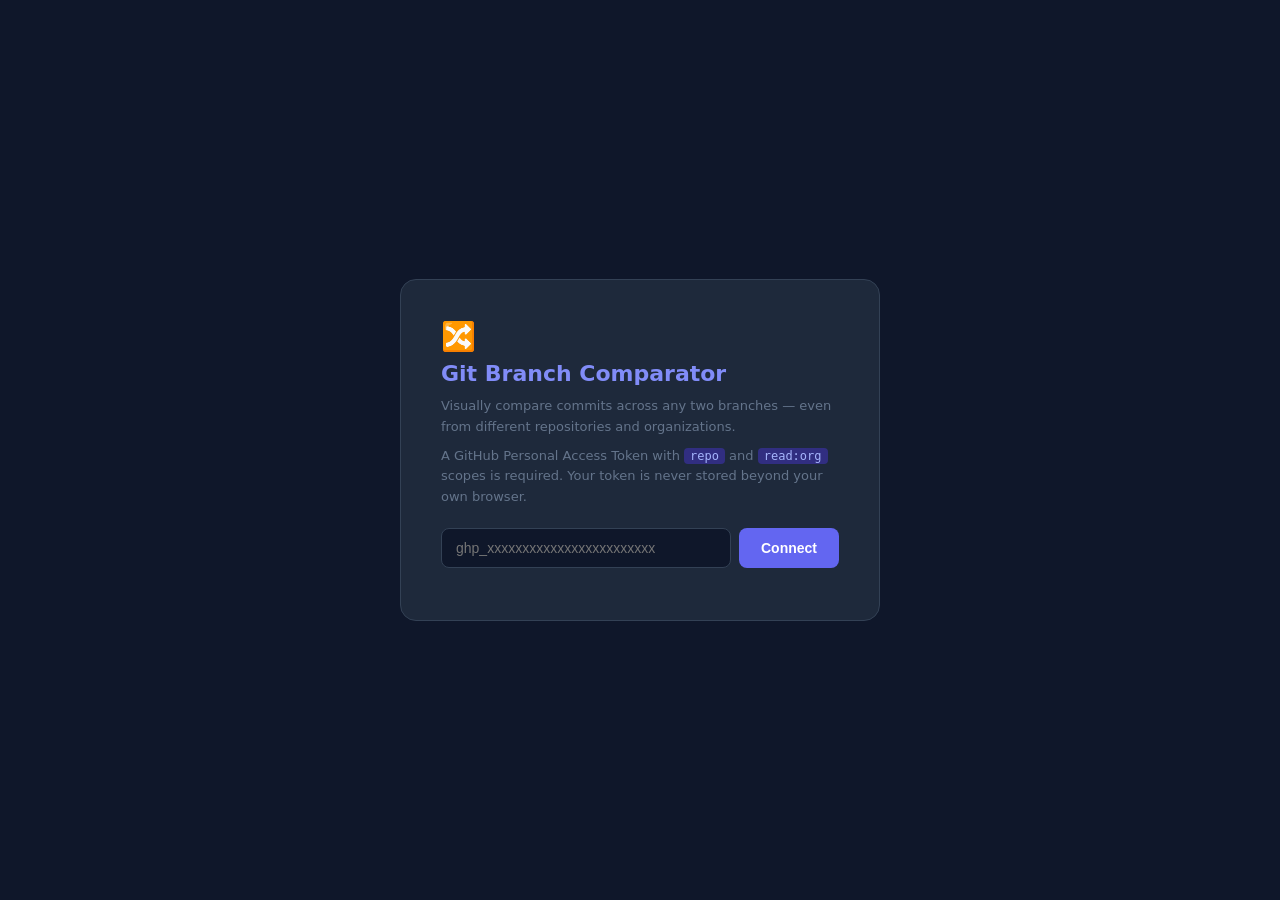
==== branch-compare.html @ 0b6bdf9d "Add GitHub PR branch comparison UI" ====
<!DOCTYPE html>
<html lang="en">
<head>
  <meta charset="UTF-8" />
  <meta name="viewport" content="width=device-width, initial-scale=1.0" />
  <title>Git Branch Comparator</title>
  <link rel="icon" href="favicon.svg" />
  <style>
    *, *::before, *::after { box-sizing: border-box; margin: 0; padding: 0; }
    body { background: #0f172a; font-family: 'Inter', 'Segoe UI', system-ui, sans-serif; color: #e2e8f0; min-height: 100vh; }
    ::-webkit-scrollbar { width: 6px; height: 6px; }
    ::-webkit-scrollbar-track { background: #1e293b; }
    ::-webkit-scrollbar-thumb { background: #334155; border-radius: 3px; }
    ::-webkit-scrollbar-thumb:hover { background: #475569; }
    @keyframes pulse { 0%,100%{opacity:1} 50%{opacity:0.4} }
    @keyframes fadeIn { from{opacity:0;transform:scale(0.97)} to{opacity:1;transform:scale(1)} }

    .token-screen { display:flex; align-items:center; justify-content:center; min-height:100vh; padding:20px; }
    .token-box { width:100%; max-width:480px; padding:40px; background:#1e293b; border-radius:16px; border:1px solid #334155; }
    .token-box h1 { font-size:22px; font-weight:700; color:#818cf8; margin-bottom:10px; }
    .token-box p { font-size:13px; color:#64748b; line-height:1.6; margin-bottom:12px; }
    .token-row { display:flex; gap:8px; margin-bottom:12px; }
    .token-input { flex:1; padding:11px 14px; border-radius:8px; border:1px solid #334155; background:#0f172a; color:#e2e8f0; font-size:14px; outline:none; }
    .btn-connect { padding:11px 22px; border-radius:8px; border:none; background:#6366f1; color:#fff; font-size:14px; font-weight:600; cursor:pointer; white-space:nowrap; }
    .btn-connect:disabled { background:#312e81; cursor:not-allowed; }
    .err-text { color:#f87171; font-size:13px; }
    code { background:#312e81; color:#a5b4fc; padding:1px 6px; border-radius:4px; font-size:12px; }

    .main { padding:20px 24px; }
    .header { display:flex; align-items:center; gap:12px; margin-bottom:20px; flex-wrap:wrap; }
    .header h1 { font-size:18px; font-weight:700; color:#818cf8; }
    .legend { display:flex; gap:14px; font-size:12px; color:#94a3b8; align-items:center; }
    .divider { width:1px; height:16px; background:#334155; }
    .btn-sm { padding:5px 12px; border-radius:6px; border:1px solid #334155; background:transparent; color:#64748b; font-size:12px; cursor:pointer; }
    .btn-sm:hover { color:#94a3b8; border-color:#475569; }

    .selectors-grid { display:grid; grid-template-columns:1fr auto 1fr; gap:12px; margin-bottom:16px; align-items:center; }
    .selector-panel { background:#1e293b; border-radius:12px; padding:16px; border:1px solid #334155; }
    .panel-label { font-size:11px; font-weight:700; letter-spacing:0.09em; text-transform:uppercase; margin-bottom:12px; }
    .panel-inputs { display:flex; gap:8px; }
    .panel-status { margin-top:8px; font-size:12px; display:flex; align-items:center; gap:6px; }
    .pulse-dot { display:inline-block; width:8px; height:8px; border-radius:50%; opacity:0.7; animation:pulse 1s infinite; }
    .limit-select { flex-shrink:0; padding:8px 26px 8px 10px; border-radius:7px; border:1px solid #334155; background:#1e293b; color:#94a3b8; font-size:12px; outline:none; cursor:pointer; appearance:none; -webkit-appearance:none; background-image:url("data:image/svg+xml,%3Csvg xmlns='http://www.w3.org/2000/svg' width='10' height='6'%3E%3Cpath d='M0 0l5 6 5-6z' fill='%2364748b'/%3E%3C/svg%3E"); background-repeat:no-repeat; background-position:right 8px center; }

    .stats-bar { display:flex; margin-bottom:16px; background:#1e293b; border-radius:10px; border:1px solid #334155; overflow:hidden; }
    .stat-cell { flex:1; padding:12px 16px; border-right:1px solid #334155; }
    .stat-cell:last-child { border-right:none; }
    .stat-val { font-size:20px; font-weight:700; }
    .stat-lbl { font-size:11px; color:#64748b; margin-top:3px; }

    .cherry-row { display:grid; grid-template-columns:1fr 80px 1fr; margin-bottom:4px; }
    .cherry-side { display:flex; align-items:center; justify-content:flex-end; min-height:30px; }
    .cherry-count { font-size:12px; color:#64748b; margin-right:auto; }
    .btn-cherry { padding:6px 14px; border-radius:7px; font-size:12px; font-weight:600; cursor:pointer; transition:all 0.15s; border:1px solid #334155; background:transparent; color:#334155; }
    .btn-cherry.enabled { cursor:pointer; }
    .btn-cherry:disabled { cursor:not-allowed; }

    .commit-area { position:relative; display:grid; grid-template-columns:1fr 80px 1fr; }
    .commit-col { z-index:1; }
    .commit-card { padding:8px 10px; margin-bottom:5px; border-radius:7px; cursor:pointer; display:flex; align-items:flex-start; gap:9px; transition:background 0.12s; }
    .commit-card input[type=checkbox] { margin-top:3px; flex-shrink:0; cursor:pointer; width:13px; height:13px; }
    .commit-card .title-link { font-size:13px; font-weight:500; text-decoration:none; white-space:nowrap; overflow:hidden; text-overflow:ellipsis; display:block; }
    .commit-card .title-link:hover { text-decoration:underline; }
    .commit-card .meta { font-size:11px; color:#64748b; margin-top:3px; display:flex; gap:10px; align-items:center; }
    .commit-card .sha { font-family:monospace; color:#475569; }
    .commit-card .ext-link { margin-left:auto; color:#475569; text-decoration:none; font-size:12px; flex-shrink:0; }
    .commit-card .ext-link:hover { color:#94a3b8; }
    .commit-svg { position:absolute; top:0; left:0; width:100%; pointer-events:none; z-index:0; overflow:visible; }

    .empty-state { text-align:center; padding:60px 20px; }
    .empty-state .icon { font-size:40px; margin-bottom:12px; }

    /* Dialog */
    .dialog-overlay { position:fixed; inset:0; background:rgba(0,0,0,0.75); z-index:1000; display:flex; align-items:center; justify-content:center; padding:20px; }
    .dialog-box { background:#1e293b; border:1px solid #334155; border-radius:14px; width:100%; max-width:720px; max-height:90vh; overflow-y:auto; padding:28px; animation:fadeIn 0.15s ease; }
    .dialog-header { display:flex; align-items:flex-start; margin-bottom:20px; }
    .dialog-title { font-size:17px; font-weight:700; color:#e2e8f0; }
    .dialog-subtitle { font-size:12px; color:#64748b; margin-top:5px; line-height:1.6; }
    .dialog-close { margin-left:auto; background:none; border:none; color:#64748b; font-size:22px; cursor:pointer; line-height:1; padding:0 0 0 16px; }
    .field-label { font-size:11px; font-weight:700; color:#64748b; text-transform:uppercase; letter-spacing:0.08em; display:block; margin-bottom:6px; }
    .field-input { width:100%; padding:8px 11px; border-radius:7px; border:1px solid #334155; background:#0f172a; color:#e2e8f0; font-size:13px; outline:none; box-sizing:border-box; }
    .field-input:focus { border-color:#6366f1; }
    .field-textarea { width:100%; padding:8px 11px; border-radius:7px; border:1px solid #334155; background:#0f172a; color:#e2e8f0; font-size:13px; outline:none; box-sizing:border-box; resize:vertical; font-family:inherit; line-height:1.55; }
    .field-textarea:focus { border-color:#6366f1; }
    .two-col { display:grid; grid-template-columns:1fr 1fr; gap:14px; margin-bottom:16px; }
    .field-group { margin-bottom:16px; }
    .commits-preview { background:#0f172a; border-radius:8px; padding:10px 14px; max-height:150px; overflow-y:auto; border:1px solid #1e293b; margin-bottom:20px; }
    .preview-row { font-size:12px; color:#94a3b8; padding:3px 0; display:flex; gap:10px; border-bottom:1px solid #1e293b; }
    .preview-row:last-child { border-bottom:none; }
    .script-header { display:flex; align-items:center; margin-bottom:8px; }
    .btn-copy { padding:5px 14px; border-radius:6px; font-size:12px; cursor:pointer; transition:all 0.2s; }
    .script-pre { background:#0f172a; border-radius:8px; padding:12px 16px; font-size:12px; color:#94a3b8; overflow-x:auto; font-family:'SFMono-Regular',Consolas,monospace; line-height:1.65; border:1px solid #334155; white-space:pre; margin-bottom:20px; }
    .dialog-footer { display:flex; justify-content:flex-end; }
    .btn-close-dialog { padding:9px 22px; border-radius:8px; border:1px solid #334155; background:transparent; color:#94a3b8; font-size:13px; cursor:pointer; }
  </style>
</head>
<body>
<div id="app"></div>
<script>

/* ── GitHub API ─────────────────────────────────────────────────────────── */
async function ghGet(token, path, params = {}) {
  const url = new URL('https://api.github.com' + path);
  Object.entries({ ...params, per_page: 100 }).forEach(([k, v]) => url.searchParams.set(k, String(v)));
  const r = await fetch(url, {
    headers: { Authorization: `token ${token}`, Accept: 'application/vnd.github+json' }
  });
  if (!r.ok) { const b = await r.json().catch(() => ({})); throw new Error(b.message || `HTTP ${r.status}`); }
  return r.json();
}
async function ghGetAll(token, path, params = {}, maxPages = 10) {
  const all = [];
  for (let page = 1; page <= maxPages; page++) {
    const d = await ghGet(token, path, { ...params, page });
    all.push(...d);
    if (d.length < 100) break;
  }
  return all;
}

/* ── Combobox ───────────────────────────────────────────────────────────── */
class Combobox {
  constructor({ onChange, placeholder = '', disabled = false } = {}) {
    this.onChange = onChange;
    this._options = [];
    this._value   = '';
    this._open    = false;

    this.wrap = Object.assign(document.createElement('div'), {
      style: 'position:relative;flex:1;min-width:0;'
    });

    this.input = document.createElement('input');
    Object.assign(this.input.style, {
      width:'100%', padding:'8px 11px', borderRadius:'7px', border:'1px solid #334155',
      background: disabled ? '#0f172a' : '#1e293b', color: disabled ? '#475569' : '#e2e8f0',
      fontSize:'13px', outline:'none', transition:'border-color 0.15s', boxSizing:'border-box',
    });
    this.input.placeholder = placeholder;
    this.input.disabled    = disabled;

    this.dropdown = document.createElement('ul');
    Object.assign(this.dropdown.style, {
      position:'absolute', top:'calc(100% + 3px)', left:'0', right:'0', zIndex:'9999',
      margin:'0', padding:'0', listStyle:'none', background:'#1e293b',
      border:'1px solid #334155', borderRadius:'8px', maxHeight:'210px', overflowY:'auto',
      boxShadow:'0 10px 30px rgba(0,0,0,0.6)', display:'none',
    });

    this.wrap.append(this.input, this.dropdown);
    this._bind();
  }

  get el() { return this.wrap; }

  setOptions(opts) { this._options = opts || []; if (this._open) this._render(); }
  setValue(v)      { this._value = v; this.input.value = v; }
  setDisabled(d)   {
    this.input.disabled = d;
    this.input.style.background = d ? '#0f172a' : '#1e293b';
    this.input.style.color      = d ? '#475569' : '#e2e8f0';
    if (d) { this._open = false; this.dropdown.style.display = 'none'; }
  }
  setPlaceholder(p) { this.input.placeholder = p; }

  _filtered() {
    const t = this.input.value.toLowerCase();
    return t ? this._options.filter(o => o.toLowerCase().includes(t)) : this._options;
  }

  _render() {
    this.dropdown.innerHTML = '';
    const items = this._filtered();
    if (!items.length || !this._open) { this.dropdown.style.display = 'none'; return; }
    items.forEach(opt => {
      const li = document.createElement('li');
      li.textContent = opt;
      li.style.cssText = `padding:8px 12px;cursor:pointer;font-size:13px;
        color:${opt === this._value ? '#818cf8' : '#cbd5e1'};
        font-weight:${opt === this._value ? '600' : '400'};
        border-bottom:1px solid #0f172a;`;
      li.addEventListener('mouseenter', () => li.style.background = '#334155');
      li.addEventListener('mouseleave', () => li.style.background = 'transparent');
      li.addEventListener('mousedown',  e => { e.preventDefault(); this._pick(opt); });
      this.dropdown.appendChild(li);
    });
    this.dropdown.style.display = 'block';
  }

  _pick(opt) {
    this._value = opt; this.input.value = opt;
    this._open  = false; this.dropdown.style.display = 'none';
    this.onChange(opt);
  }

  _bind() {
    const open = () => { this._open = true; this._render(); };
    this.input.addEventListener('focus', open);
    this.input.addEventListener('click', open);
    this.input.addEventListener('input', () => {
      this._open = true; this._render();
      if (!this.input.value) { this._value = ''; this.onChange(''); }
    });
    this.input.addEventListener('keydown', e => {
      if (e.key === 'Enter')  { const f = this._filtered(); if (f[0]) this._pick(f[0]); }
      if (e.key === 'Escape') { this._open = false; this.dropdown.style.display = 'none'; }
    });
    this.input.addEventListener('focus', () => this.input.style.borderColor = '#6366f1');
    this.input.addEventListener('blur',  () => this.input.style.borderColor = '#334155');
    document.addEventListener('mousedown', e => {
      if (!this.wrap.contains(e.target)) { this._open = false; this.dropdown.style.display = 'none'; }
    });
  }
}

/* ── App state ──────────────────────────────────────────────────────────── */
const PAT_KEY = 'gh_branch_compare_pat';
const app = { token: '', username: '', orgs: [] };

const mkPanel = () => ({
  org: '', repo: '', branch: '',
  repos: [], branches: [], commits: [],
  commitLimit: 500, busy: '', err: '',
  _genRepos: 0, _genBranches: 0, _genCommits: 0,
});
const panels  = { left: mkPanel(), right: mkPanel() };
const selected = { left: new Set(), right: new Set() };
let   dialogSide = null;

/* DOM refs – populated when rendering */
const ui = {};      // top-level elements
const pui = {};     // per-panel UI elements: pui.left.orgCombo, etc.

/* ── Panel loading ──────────────────────────────────────────────────────── */
async function loadRepos(side) {
  const p = panels[side], u = pui[side];
  p.repo = ''; p.branch = ''; p.repos = []; p.branches = []; p.commits = [];
  p.busy = 'Loading repositories…'; p.err = '';
  selected[side].clear();
  applyPanelStatus(side);
  u.repoCombo.setValue(''); u.repoCombo.setOptions([]); u.repoCombo.setDisabled(true);
  u.branchCombo.setValue(''); u.branchCombo.setOptions([]); u.branchCombo.setDisabled(true);
  renderBothCommitLists();

  const gen = ++p._genRepos;
  try {
    const data = p.org === app.username
      ? await ghGetAll(app.token, '/user/repos', { type: 'all' }, 20)
      : await ghGetAll(app.token, `/orgs/${p.org}/repos`, { type: 'all' }, 20);
    if (p._genRepos !== gen) return;
    p.repos = data.map(r => r.name).sort((a, b) => a.localeCompare(b));
    u.repoCombo.setOptions(p.repos); u.repoCombo.setDisabled(false);
  } catch (e) { if (p._genRepos === gen) p.err = e.message; }
  if (p._genRepos === gen) { p.busy = ''; applyPanelStatus(side); }
}

async function loadBranches(side) {
  const p = panels[side], u = pui[side];
  p.branch = ''; p.branches = []; p.commits = [];
  p.busy = 'Loading branches…'; p.err = '';
  selected[side].clear();
  applyPanelStatus(side);
  u.branchCombo.setValue(''); u.branchCombo.setOptions([]); u.branchCombo.setDisabled(true);
  renderBothCommitLists();

  const gen = ++p._genBranches;
  try {
    const data = await ghGetAll(app.token, `/repos/${p.org}/${p.repo}/branches`, {}, 20);
    if (p._genBranches !== gen) return;
    p.branches = data.map(b => b.name).sort((a, b) => a.localeCompare(b));
    u.branchCombo.setOptions(p.branches); u.branchCombo.setDisabled(false);
  } catch (e) { if (p._genBranches === gen) p.err = e.message; }
  if (p._genBranches === gen) { p.busy = ''; applyPanelStatus(side); }
}

async function loadCommits(side) {
  const p = panels[side];
  p.commits = [];
  p.busy = `Loading commits (${p.commitLimit === 0 ? 'all' : `up to ${p.commitLimit.toLocaleString()}`})…`;
  p.err = '';
  selected[side].clear();
  applyPanelStatus(side);
  renderBothCommitLists();

  const gen = ++p._genCommits;
  const maxPages = p.commitLimit === 0 ? 999 : Math.ceil(p.commitLimit / 100);
  try {
    const data = await ghGetAll(app.token, `/repos/${p.org}/${p.repo}/commits`, { sha: p.branch }, maxPages);
    if (p._genCommits !== gen) return;
    p.commits = data.map(c => ({
      sha:    c.sha,
      title:  (c.commit.message || '').split('\n')[0].trim(),
      author: c.commit.author?.name || c.commit.committer?.name || 'Unknown',
      date:   c.commit.author?.date || c.commit.committer?.date || '',
      url:    c.html_url,
    }));
    applyPanelLabel(side);
  } catch (e) { if (p._genCommits === gen) p.err = e.message; }
  if (p._genCommits === gen) { p.busy = ''; applyPanelStatus(side); renderBothCommitLists(); }
}

/* ── Token screen ───────────────────────────────────────────────────────── */
function buildTokenScreen() {
  const div = document.createElement('div');
  div.className = 'token-screen';
  div.innerHTML = `
    <div class="token-box">
      <div style="font-size:28px;margin-bottom:8px">🔀</div>
      <h1>Git Branch Comparator</h1>
      <p style="margin-bottom:8px">Visually compare commits across any two branches — even from different repositories and organizations.</p>
      <p>A GitHub Personal Access Token with <code>repo</code> and <code>read:org</code> scopes is required. Your token is never stored beyond your own browser.</p>
      <div class="token-row" style="margin-top:20px">
        <input class="token-input" type="password" placeholder="ghp_xxxxxxxxxxxxxxxxxxxxxxxx" id="pat-input" />
        <button class="btn-connect" id="btn-connect">Connect</button>
      </div>
      <div id="auth-err" class="err-text"></div>
    </div>`;

  const input  = div.querySelector('#pat-input');
  const btn    = div.querySelector('#btn-connect');
  const errEl  = div.querySelector('#auth-err');

  const savedPat = localStorage.getItem(PAT_KEY);
  if (savedPat) input.value = savedPat;

  const doConnect = () => {
    const t = input.value.trim();
    if (!t) return;
    btn.disabled = true; btn.textContent = 'Connecting…'; errEl.textContent = '';
    connectWithToken(t).catch(e => {
      errEl.textContent = '⚠ ' + e.message;
      btn.disabled = false; btn.textContent = 'Connect';
    });
  };
  btn.addEventListener('click', doConnect);
  input.addEventListener('keydown', e => { if (e.key === 'Enter') doConnect(); });
  return div;
}

/* ── Connect ────────────────────────────────────────────────────────────── */
async function connectWithToken(t) {
  const user    = await ghGet(t, '/user');
  const orgData = await ghGetAll(t, '/user/orgs', {}, 10);
  app.token    = t;
  app.username = user.login;
  app.orgs     = [user.login, ...orgData.map(o => o.login)].sort((a, b) => a.localeCompare(b));
  localStorage.setItem(PAT_KEY, t);
  showMain();
}

function disconnect(forget) {
  app.token = ''; app.username = ''; app.orgs = [];
  panels.left = mkPanel(); panels.right = mkPanel();
  selected.left.clear(); selected.right.clear(); dialogSide = null;
  if (forget) { localStorage.removeItem(PAT_KEY); }
  const root = document.getElementById('app');
  root.innerHTML = '';
  root.appendChild(buildTokenScreen());
}

/* ── Main app scaffold ──────────────────────────────────────────────────── */
function showMain() {
  const root = document.getElementById('app');
  root.innerHTML = '';

  const main = document.createElement('div');
  main.className = 'main';

  /* Header */
  const header = document.createElement('div');
  header.className = 'header';
  header.innerHTML = `
    <span style="font-size:18px">🔀</span>
    <h1>Git Branch Comparator</h1>
    <div style="flex:1"></div>
    <div class="legend">
      <span><span style="color:#4ade80">●</span> In both</span>
      <span><span style="color:#fbbf24">●</span> Only in A</span>
      <span><span style="color:#67e8f9">●</span> Only in B</span>
    </div>
    <div class="divider"></div>
    <span style="font-size:12px;color:#475569">Signed in as <strong style="color:#64748b">${app.username}</strong></span>
    <button class="btn-sm" id="btn-disconnect">Disconnect</button>
    <button class="btn-sm" id="btn-forget" title="Disconnect and remove saved token">Forget token</button>`;
  header.querySelector('#btn-disconnect').addEventListener('click', () => disconnect(false));
  header.querySelector('#btn-forget').addEventListener('click', () => disconnect(true));
  main.appendChild(header);

  /* Selectors */
  const selGrid = document.createElement('div');
  selGrid.className = 'selectors-grid';
  selGrid.appendChild(buildSelectorPanel('left'));
  const vs = document.createElement('div');
  vs.style.cssText = 'text-align:center;color:#475569;font-size:13px;font-weight:600;padding:0 8px;';
  vs.textContent = 'vs';
  selGrid.appendChild(vs);
  selGrid.appendChild(buildSelectorPanel('right'));
  main.appendChild(selGrid);

  /* Stats bar */
  const stats = document.createElement('div');
  stats.className = 'stats-bar';
  stats.style.display = 'none';
  stats.id = 'stats-bar';
  [
    { id: 'stat-shared',  label: 'Shared commits', color: '#4ade80' },
    { id: 'stat-onlyL',   label: 'Only in A',      color: '#fbbf24' },
    { id: 'stat-onlyR',   label: 'Only in B',      color: '#67e8f9' },
    { id: 'stat-totalL',  label: 'Total in A',     color: '#94a3b8' },
    { id: 'stat-totalR',  label: 'Total in B',     color: '#94a3b8' },
  ].forEach(s => {
    const cell = document.createElement('div');
    cell.className = 'stat-cell';
    cell.innerHTML = `<div class="stat-val" id="${s.id}" style="color:${s.color}">0</div><div class="stat-lbl">${s.label}</div>`;
    stats.appendChild(cell);
  });
  main.appendChild(stats);
  ui.statsBar = stats;

  /* Cherry-pick row */
  const cherryRow = document.createElement('div');
  cherryRow.className = 'cherry-row';
  cherryRow.id = 'cherry-row';
  cherryRow.style.display = 'none';
  ['left', 'right'].forEach((side, i) => {
    const cell = document.createElement('div');
    cell.className = 'cherry-side';
    const count = document.createElement('span');
    count.className = 'cherry-count';
    count.id = `cherry-count-${side}`;
    const btn = document.createElement('button');
    btn.className = 'btn-cherry';
    btn.id = `cherry-btn-${side}`;
    btn.textContent = '🍒 Cherry-pick commits';
    btn.disabled = true;
    btn.addEventListener('click', () => openDialog(side));
    cell.append(count, btn);
    if (i === 0) { cherryRow.appendChild(cell); cherryRow.appendChild(document.createElement('div')); }
    else cherryRow.appendChild(cell);
  });
  main.appendChild(cherryRow);
  ui.cherryRow = cherryRow;

  /* Commit area */
  const area = document.createElement('div');
  area.className = 'commit-area';
  area.id = 'commit-area';

  const svg = document.createElementNS('http://www.w3.org/2000/svg', 'svg');
  svg.classList.add('commit-svg');
  svg.id = 'commit-svg';
  svg.innerHTML = `<defs><linearGradient id="lg" x1="0%" y1="0%" x2="100%" y2="0%">
    <stop offset="0%"   stop-color="#4ade80" stop-opacity="0.55"/>
    <stop offset="50%"  stop-color="#4ade80" stop-opacity="0.35"/>
    <stop offset="100%" stop-color="#4ade80" stop-opacity="0.55"/>
  </linearGradient></defs>`;

  const leftCol  = document.createElement('div'); leftCol.className  = 'commit-col'; leftCol.id  = 'left-commits';
  const spacer   = document.createElement('div');
  const rightCol = document.createElement('div'); rightCol.className = 'commit-col'; rightCol.id = 'right-commits';

  area.append(svg, leftCol, spacer, rightCol);
  main.appendChild(area);
  ui.area = area; ui.svg = svg; ui.leftCol = leftCol; ui.rightCol = rightCol;

  /* Empty state */
  const empty = document.createElement('div');
  empty.id = 'empty-state';
  empty.className = 'empty-state';
  empty.innerHTML = '<div class="icon">↑</div><p style="font-size:15px;color:#475569">Select an organization, repository, and branch on each side to start comparing</p>';
  main.appendChild(empty);
  ui.empty = empty;

  /* Dialog (built once, hidden) */
  main.appendChild(buildDialog());

  root.appendChild(main);
  renderBothCommitLists();
  window.addEventListener('resize', recalcSVG);
}

/* ── Selector panel ─────────────────────────────────────────────────────── */
function buildSelectorPanel(side) {
  const color  = side === 'left' ? '#fbbf24' : '#67e8f9';
  const label  = side === 'left' ? 'Branch A' : 'Branch B';
  const p      = panels[side];

  const panel  = document.createElement('div');
  panel.className = 'selector-panel';

  const lbl    = document.createElement('div');
  lbl.className = 'panel-label';
  lbl.style.color = color;
  lbl.id = `panel-label-${side}`;
  lbl.textContent = label;

  const row    = document.createElement('div');
  row.className = 'panel-inputs';

  const orgCombo    = new Combobox({ placeholder: 'Organization', onChange: v => { p.org = v; v ? loadRepos(side) : clearPanel(side); } });
  const repoCombo   = new Combobox({ placeholder: 'Repository',   onChange: v => { p.repo = v; v ? loadBranches(side) : clearBranchAndCommits(side); }, disabled: true });
  const branchCombo = new Combobox({ placeholder: 'Branch',       onChange: v => { p.branch = v; v ? loadCommits(side) : clearCommits(side); }, disabled: true });

  orgCombo.setOptions(app.orgs);
  row.append(orgCombo.el, repoCombo.el, branchCombo.el);

  const limitSel = document.createElement('select');
  limitSel.className = 'limit-select';
  limitSel.title = 'Maximum number of commits to load';
  [100, 500, 1000, 2000, 5000, 0].forEach(v => {
    const opt = document.createElement('option');
    opt.value = v; opt.textContent = v === 0 ? 'All commits' : `${v.toLocaleString()} commits`;
    if (v === 500) opt.selected = true;
    limitSel.appendChild(opt);
  });
  limitSel.addEventListener('change', () => { p.commitLimit = Number(limitSel.value); if (p.branch) loadCommits(side); });
  row.appendChild(limitSel);

  const status = document.createElement('div');
  status.className = 'panel-status';
  status.id = `panel-status-${side}`;
  status.style.display = 'none';

  panel.append(lbl, row, status);

  pui[side] = { orgCombo, repoCombo, branchCombo, limitSel, statusEl: status, labelEl: lbl, baseLabel: label };
  return panel;
}

function clearPanel(side) {
  const p = panels[side], u = pui[side];
  p.repo = ''; p.branch = ''; p.repos = []; p.branches = []; p.commits = []; p.busy = ''; p.err = '';
  selected[side].clear();
  u.repoCombo.setValue(''); u.repoCombo.setOptions([]); u.repoCombo.setDisabled(true);
  u.branchCombo.setValue(''); u.branchCombo.setOptions([]); u.branchCombo.setDisabled(true);
  applyPanelStatus(side); applyPanelLabel(side); renderBothCommitLists();
}
function clearBranchAndCommits(side) {
  const p = panels[side], u = pui[side];
  p.branch = ''; p.branches = []; p.commits = []; p.busy = ''; p.err = '';
  selected[side].clear();
  u.branchCombo.setValue(''); u.branchCombo.setOptions([]); u.branchCombo.setDisabled(true);
  applyPanelStatus(side); applyPanelLabel(side); renderBothCommitLists();
}
function clearCommits(side) {
  panels[side].commits = []; selected[side].clear();
  applyPanelLabel(side); renderBothCommitLists();
}

function applyPanelStatus(side) {
  const p = panels[side], s = pui[side].statusEl;
  if (p.busy) {
    s.style.display = 'flex';
    s.style.color   = '#64748b';
    const dotColor  = side === 'left' ? '#fbbf24' : '#67e8f9';
    s.innerHTML = `<span class="pulse-dot" style="background:${dotColor}"></span> ${p.busy}`;
  } else if (p.err) {
    s.style.display = 'flex'; s.style.color = '#f87171';
    s.textContent = '⚠ ' + p.err;
  } else {
    s.style.display = 'none';
  }
}
function applyPanelLabel(side) {
  const u    = pui[side];
  if (!u) return;
  const base = u.baseLabel;
  const n    = panels[side].commits.length;
  u.labelEl.innerHTML = n > 0
    ? `${base} <span style="font-size:11px;font-weight:400;color:#475569;text-transform:none;letter-spacing:0"> — ${n} commits</span>`
    : base;
}

/* ── Commit list rendering ──────────────────────────────────────────────── */
const cardEls = { left: [], right: [] };

function renderBothCommitLists() {
  const lp = panels.left, rp = panels.right;
  const rightTitles = new Set(rp.commits.map(c => c.title));
  const leftTitles  = new Set(lp.commits.map(c => c.title));
  const hasAny = lp.commits.length > 0 || rp.commits.length > 0;

  cardEls.left  = renderCommitCol('left',  ui.leftCol,  rightTitles, leftTitles);
  cardEls.right = renderCommitCol('right', ui.rightCol, leftTitles,  rightTitles);

  /* Stats bar */
  if (lp.commits.length > 0 && rp.commits.length > 0) {
    ui.statsBar.style.display = 'flex';
    document.getElementById('stat-shared').textContent = lp.commits.filter(c => rightTitles.has(c.title)).length;
    document.getElementById('stat-onlyL').textContent  = lp.commits.filter(c => !rightTitles.has(c.title)).length;
    document.getElementById('stat-onlyR').textContent  = rp.commits.filter(c => !leftTitles.has(c.title)).length;
    document.getElementById('stat-totalL').textContent = lp.commits.length;
    document.getElementById('stat-totalR').textContent = rp.commits.length;
  } else {
    ui.statsBar.style.display = 'none';
  }

  ui.cherryRow.style.display = hasAny ? 'grid' : 'none';
  ui.empty.style.display     = hasAny ? 'none' : 'block';
  updateCherryBtns();
  recalcSVG();
}

function renderCommitCol(side, col, matchTitles, ownTitles) {
  col.innerHTML = '';
  const commits = panels[side].commits;
  const els = [];
  commits.forEach(commit => {
    const inOther = matchTitles.has(commit.title);
    const color   = inOther ? '#4ade80' : (side === 'left' ? '#fbbf24' : '#67e8f9');
    const isSel   = selected[side].has(commit.sha);

    const card = document.createElement('div');
    card.className = 'commit-card';
    card.dataset.sha = commit.sha;
    card.style.background = isSel ? color + '30' : color + '18';
    card.style.borderTop    = `1px solid ${isSel ? color + '60' : color + '28'}`;
    card.style.borderBottom = `1px solid ${isSel ? color + '60' : color + '28'}`;
    if (side === 'left') {
      card.style.borderLeft  = `3px solid ${color}`;
      card.style.borderRight = `1px solid ${isSel ? color + '60' : color + '28'}`;
    } else {
      card.style.borderRight = `3px solid ${color}`;
      card.style.borderLeft  = `1px solid ${isSel ? color + '60' : color + '28'}`;
    }

    const cb = document.createElement('input');
    cb.type = 'checkbox'; cb.checked = isSel;
    cb.style.accentColor = color;
    cb.className = 'commit-card-cb';
    cb.addEventListener('change', e => { e.stopPropagation(); toggleSelect(side, commit.sha, card, color, cb); });
    cb.addEventListener('click',  e => e.stopPropagation());

    const body = document.createElement('div');
    body.style.cssText = 'flex:1;min-width:0;';

    const titleLink = document.createElement('a');
    titleLink.className = 'title-link';
    titleLink.href = commit.url;
    titleLink.target = '_blank';
    titleLink.rel = 'noopener';
    titleLink.textContent = commit.title || '(no message)';
    titleLink.style.color = color;
    titleLink.addEventListener('click', e => e.stopPropagation());

    const meta = document.createElement('div');
    meta.className = 'meta';
    const sha  = document.createElement('span'); sha.className = 'sha'; sha.textContent = commit.sha.slice(0, 7);
    const auth = document.createElement('span'); auth.textContent = commit.author;
    const extA = document.createElement('a');
    extA.className = 'ext-link'; extA.href = commit.url; extA.target = '_blank'; extA.rel = 'noopener';
    extA.textContent = '↗'; extA.title = 'Open on GitHub';
    extA.addEventListener('click', e => e.stopPropagation());

    meta.append(sha, auth);
    if (commit.date) { const d = document.createElement('span'); d.textContent = new Date(commit.date).toLocaleDateString(); meta.appendChild(d); }
    meta.appendChild(extA);
    body.append(titleLink, meta);
    card.append(cb, body);

    card.addEventListener('click', () => toggleSelect(side, commit.sha, card, color, cb));
    card.addEventListener('mouseenter', () => { if (!selected[side].has(commit.sha)) card.style.background = color + '24'; });
    card.addEventListener('mouseleave', () => { card.style.background = selected[side].has(commit.sha) ? color + '30' : color + '18'; });

    col.appendChild(card);
    els.push(card);
  });
  return els;
}

/* ── Selection ──────────────────────────────────────────────────────────── */
function toggleSelect(side, sha, card, color, cb) {
  const sel = selected[side];
  if (sel.has(sha)) { sel.delete(sha); } else { sel.add(sha); }
  const isSel = sel.has(sha);
  cb.checked = isSel;
  card.style.background   = isSel ? color + '30' : color + '18';
  const borderVal = isSel ? color + '60' : color + '28';
  card.style.borderTop    = `1px solid ${borderVal}`;
  card.style.borderBottom = `1px solid ${borderVal}`;
  if (side === 'left')  card.style.borderRight = `1px solid ${borderVal}`;
  else                  card.style.borderLeft  = `1px solid ${borderVal}`;
  updateCherryBtns();
}

function updateCherryBtns() {
  ['left', 'right'].forEach(side => {
    const count  = selected[side].size;
    const btn    = document.getElementById(`cherry-btn-${side}`);
    const countEl = document.getElementById(`cherry-count-${side}`);
    const color  = side === 'left' ? '#fbbf24' : '#67e8f9';
    if (!btn) return;
    btn.disabled = count === 0;
    if (count > 0) {
      btn.classList.add('enabled');
      btn.style.borderColor = color + '60'; btn.style.background = color + '18'; btn.style.color = color;
      countEl.textContent = `${count} commit${count !== 1 ? 's' : ''} selected`;
    } else {
      btn.classList.remove('enabled');
      btn.style.borderColor = '#334155'; btn.style.background = 'transparent'; btn.style.color = '#334155';
      countEl.textContent = '';
    }
  });
}

/* ── SVG lines ──────────────────────────────────────────────────────────── */
function recalcSVG() {
  if (!ui.svg || !ui.area) return;
  const lCommits = panels.left.commits;
  const rCommits = panels.right.commits;

  // Remove old paths (keep defs)
  [...ui.svg.querySelectorAll('path')].forEach(p => p.remove());
  if (!lCommits.length || !rCommits.length) { ui.svg.style.height = '0'; return; }

  const cRect   = ui.area.getBoundingClientRect();
  const rTitles = new Map(rCommits.map((c, i) => [c.title, i]));

  lCommits.forEach((lc, li) => {
    const ri = rTitles.get(lc.title);
    if (ri === undefined) return;
    const lEl = cardEls.left[li];
    const rEl = cardEls.right[ri];
    if (!lEl || !rEl) return;
    const lR = lEl.getBoundingClientRect();
    const rR = rEl.getBoundingClientRect();
    const x1 = lR.right - cRect.left,  y1 = lR.top + lR.height / 2 - cRect.top;
    const x2 = rR.left  - cRect.left,  y2 = rR.top + rR.height / 2 - cRect.top;
    const path = document.createElementNS('http://www.w3.org/2000/svg', 'path');
    path.setAttribute('d', `M ${x1},${y1} C ${x1+35},${y1} ${x2-35},${y2} ${x2},${y2}`);
    path.setAttribute('stroke', 'url(#lg)'); path.setAttribute('stroke-width', '1.5'); path.setAttribute('fill', 'none');
    ui.svg.appendChild(path);
  });

  ui.svg.style.height = ui.area.scrollHeight + 'px';
}

/* ── Cherry-pick dialog ─────────────────────────────────────────────────── */
function buildDialog() {
  const overlay = document.createElement('div');
  overlay.className = 'dialog-overlay';
  overlay.id = 'dialog-overlay';
  overlay.style.display = 'none';

  const box = document.createElement('div');
  box.className = 'dialog-box';

  box.innerHTML = `
    <div class="dialog-header">
      <div>
        <div class="dialog-title" id="dialog-title"></div>
        <div class="dialog-subtitle" id="dialog-subtitle"></div>
      </div>
      <button class="dialog-close" id="dialog-close">×</button>
    </div>
    <div id="dialog-commits-preview" class="commits-preview"></div>
    <div class="two-col">
      <div><label class="field-label">New branch name</label><input class="field-input" id="dialog-branch" /></div>
      <div><label class="field-label">Clone directory</label><input class="field-input" id="dialog-dir" /></div>
    </div>
    <div class="field-group"><label class="field-label">PR title</label><input class="field-input" id="dialog-pr-title" placeholder="e.g. Cherry-pick fixes from main into release/2.x" /></div>
    <div class="field-group"><label class="field-label" id="dialog-desc-label">PR description</label><textarea class="field-textarea" id="dialog-pr-desc" rows="6"></textarea></div>
    <div class="script-header">
      <span class="field-label" style="margin:0">Shell script</span>
      <button class="btn-copy" id="dialog-copy">Copy</button>
    </div>
    <pre class="script-pre" id="dialog-script"></pre>
    <div class="dialog-footer"><button class="btn-close-dialog" id="dialog-close2">Close</button></div>`;

  box.querySelector('#dialog-close').addEventListener('click',  closeDialog);
  box.querySelector('#dialog-close2').addEventListener('click', closeDialog);
  box.querySelector('#dialog-copy').addEventListener('click', () => {
    const script = document.getElementById('dialog-script').textContent;
    navigator.clipboard.writeText(script).then(() => {
      const btn = document.getElementById('dialog-copy');
      btn.textContent = '✔ Copied!';
      btn.style.background = '#14532d'; btn.style.color = '#4ade80'; btn.style.borderColor = '#166534';
      setTimeout(() => {
        btn.textContent = 'Copy';
        btn.style.background = ''; btn.style.color = ''; btn.style.borderColor = '';
      }, 2000);
    });
  });

  ['dialog-branch', 'dialog-dir'].forEach(id => {
    document.addEventListener('input', e => { if (e.target.id === id) updateDialogScript(); }, true);
  });

  document.addEventListener('keydown', e => { if (e.key === 'Escape' && dialogSide) closeDialog(); });

  overlay.appendChild(box);
  return overlay;
}

function openDialog(side) {
  dialogSide = side;
  const srcPanel = panels[side];
  const tgtPanel = panels[side === 'left' ? 'right' : 'left'];
  const sel      = selected[side];
  const srcColor = side === 'left' ? '#fbbf24' : '#67e8f9';
  const tgtColor = side === 'left' ? '#67e8f9' : '#fbbf24';

  // Title & subtitle
  document.getElementById('dialog-title').textContent =
    `🍒 Cherry-pick ${sel.size} commit${sel.size !== 1 ? 's' : ''}`;
  document.getElementById('dialog-subtitle').innerHTML =
    `From <strong style="color:${srcColor}">${srcPanel.org}/${srcPanel.repo}:${srcPanel.branch}</strong>` +
    ` → new branch based on <strong style="color:${tgtColor}">${tgtPanel.org}/${tgtPanel.repo}:${tgtPanel.branch}</strong>`;

  // Commits preview (oldest first)
  const orderedCommits = [...srcPanel.commits.filter(c => sel.has(c.sha))].reverse();
  const preview = document.getElementById('dialog-commits-preview');
  preview.innerHTML = '';
  orderedCommits.forEach(c => {
    const row = document.createElement('div');
    row.className = 'preview-row';
    row.innerHTML = `<span style="font-family:monospace;color:#475569;flex-shrink:0">${c.sha.slice(0,7)}</span>
      <span style="overflow:hidden;text-overflow:ellipsis;white-space:nowrap">${c.title}</span>`;
    preview.appendChild(row);
  });

  // Defaults
  const isWin = navigator.userAgent.includes('Windows') || navigator.platform.startsWith('Win');
  document.getElementById('dialog-branch').value = `${app.username || 'cherry-pick'}/cherry-pick`;
  document.getElementById('dialog-dir').value    = isWin ? '%TEMP%' : '/tmp';
  document.getElementById('dialog-pr-title').value = '';

  // Fetch PR template from target repo
  const descEl  = document.getElementById('dialog-pr-desc');
  const descLbl = document.getElementById('dialog-desc-label');
  descEl.value = '';
  if (tgtPanel.org && tgtPanel.repo) {
    descLbl.innerHTML = 'PR description <span style="font-weight:400;color:#475569;text-transform:none;letter-spacing:0"> — loading template…</span>';
    ghGet(app.token, `/repos/${tgtPanel.org}/${tgtPanel.repo}/contents/.github/pull_request_template.md`)
      .then(data => {
        if (data.content) descEl.value = atob(data.content.replace(/\s/g, ''));
        descLbl.textContent = 'PR description';
      })
      .catch(() => { descLbl.textContent = 'PR description'; });
  }

  // Copy button reset
  const copyBtn = document.getElementById('dialog-copy');
  copyBtn.textContent = 'Copy'; copyBtn.style.cssText = '';
  Object.assign(copyBtn.style, {
    padding:'5px 14px', borderRadius:'6px', fontSize:'12px', cursor:'pointer',
    border:'1px solid #334155', background:'#0f172a', color:'#94a3b8', marginLeft:'auto',
  });

  document.getElementById('dialog-overlay').style.display = 'flex';
  updateDialogScript();
}

function updateDialogScript() {
  if (!dialogSide) return;
  const srcPanel = panels[dialogSide];
  const tgtPanel = panels[dialogSide === 'left' ? 'right' : 'left'];
  const sel      = selected[dialogSide];
  const commits  = [...srcPanel.commits.filter(c => sel.has(c.sha))].reverse();
  const branch   = document.getElementById('dialog-branch')?.value || 'cherry-pick/new-branch';
  const dir      = document.getElementById('dialog-dir')?.value    || '/tmp';
  const repoDir  = `${dir}/${tgtPanel.repo}`;
  const shas     = commits.map(c => c.sha).join(' \\\n  ');

  const script = [
    `#!/bin/bash`,
    ``,
    `# Cherry-pick from ${srcPanel.org}/${srcPanel.repo} (${srcPanel.branch})`,
    `# into a new branch based on ${tgtPanel.org}/${tgtPanel.repo} (${tgtPanel.branch})`,
    ``,
    `CLONE_DIR="${dir}"`,
    `NEW_BRANCH="${branch}"`,
    ``,
    `echo "Cloning ${tgtPanel.org}/${tgtPanel.repo}..."`,
    `git clone "https://github.com/${tgtPanel.org}/${tgtPanel.repo}.git" "${repoDir}"`,
    `cd "${repoDir}"`,
    ``,
    `echo "Checking out ${tgtPanel.branch}..."`,
    `git checkout "${tgtPanel.branch}"`,
    ``,
    `echo "Creating new branch $NEW_BRANCH..."`,
    `git checkout -b "$NEW_BRANCH"`,
    ``,
    `echo "Cherry-picking ${commits.length} commit(s) (oldest first)..."`,
    `git cherry-pick \\`,
    `  ${shas}`,
    ``,
    `echo ""`,
    `echo "✔ Done! Branch $NEW_BRANCH is ready in: ${repoDir}"`,
    `echo "If there were no conflicts, push with:"`,
    `echo "  git push origin $NEW_BRANCH"`,
  ].join('\n');

  const scriptEl = document.getElementById('dialog-script');
  if (scriptEl) scriptEl.textContent = script;
}

function closeDialog() {
  dialogSide = null;
  const overlay = document.getElementById('dialog-overlay');
  if (overlay) overlay.style.display = 'none';
}

/* ── Init ───────────────────────────────────────────────────────────────── */
function init() {
  const root = document.getElementById('app');
  const saved = localStorage.getItem(PAT_KEY);
  if (saved) {
    root.innerHTML = '<div style="min-height:100vh;display:flex;align-items:center;justify-content:center;color:#475569;font-size:14px">Connecting…</div>';
    connectWithToken(saved).catch(() => {
      localStorage.removeItem(PAT_KEY);
      root.innerHTML = ''; root.appendChild(buildTokenScreen());
    });
  } else {
    root.appendChild(buildTokenScreen());
  }
}

init();
</script>
</body>
</html>
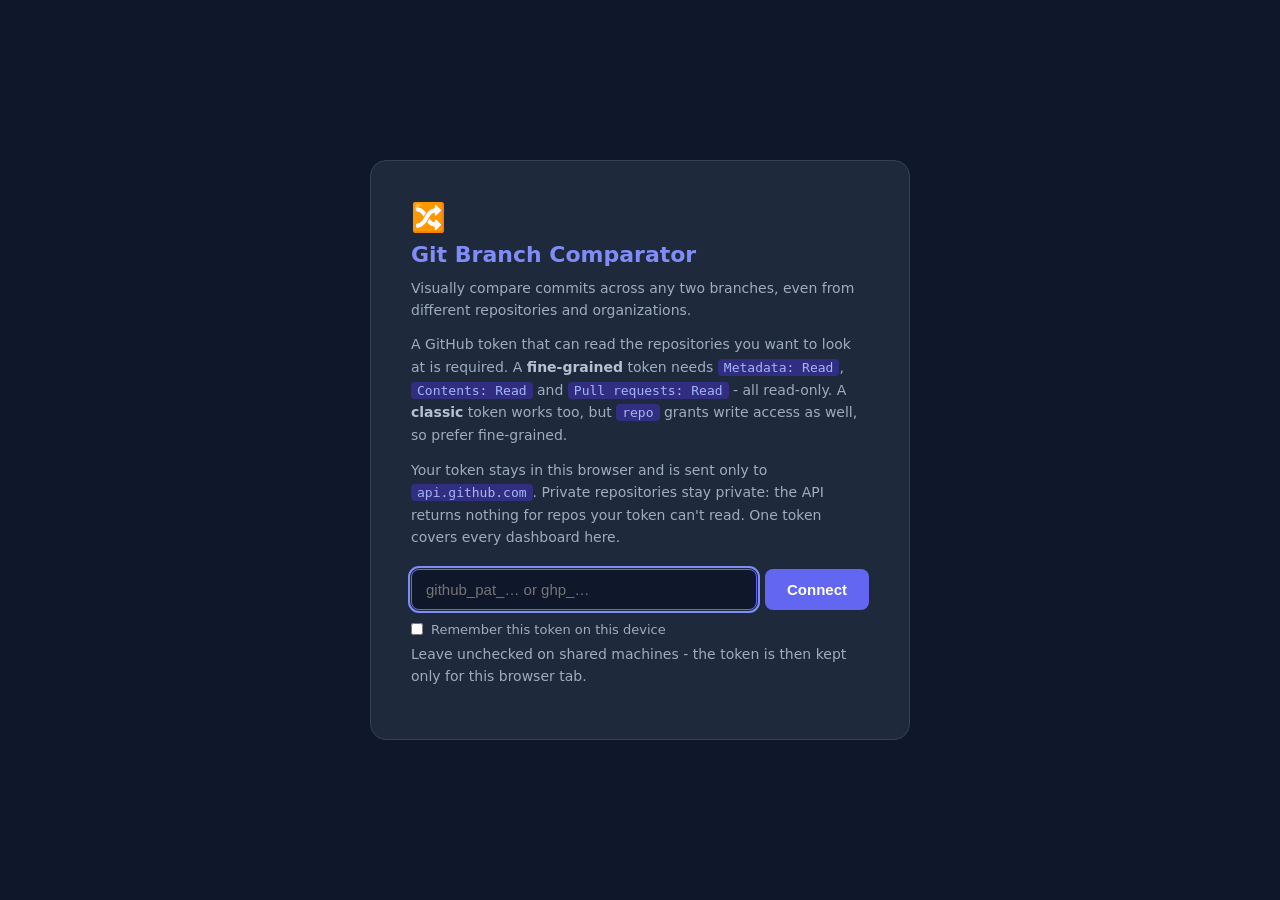
==== commit 092ebaa0: "Add PR tracker tool and shared gh-common module Introduces pr-tracker.html alongside shared gh-commo" ====
--- a/branch-compare.html
+++ b/branch-compare.html
@@ -5,227 +5,132 @@
   <meta name="viewport" content="width=device-width, initial-scale=1.0" />
   <title>Git Branch Comparator</title>
   <link rel="icon" href="favicon.svg" />
+  <meta http-equiv="Content-Security-Policy" content="default-src 'none'; connect-src https://api.github.com; img-src 'self' data:; style-src 'self' 'sha256-61uXz3NjRolcLg+Py26UBbaqLlH65q1zFHkilyExTjg='; script-src 'self' 'sha256-i1lHNewgrGGx49/kVODM5YCNN3al+VxtkeozEGBXjLg='; base-uri 'none'; form-action 'none'" />
+  <link rel="stylesheet" href="gh-common.css" />
   <style>
-    *, *::before, *::after { box-sizing: border-box; margin: 0; padding: 0; }
-    body { background: #0f172a; font-family: 'Inter', 'Segoe UI', system-ui, sans-serif; color: #e2e8f0; min-height: 100vh; }
-    ::-webkit-scrollbar { width: 6px; height: 6px; }
-    ::-webkit-scrollbar-track { background: #1e293b; }
-    ::-webkit-scrollbar-thumb { background: #334155; border-radius: 3px; }
-    ::-webkit-scrollbar-thumb:hover { background: #475569; }
-    @keyframes pulse { 0%,100%{opacity:1} 50%{opacity:0.4} }
-    @keyframes fadeIn { from{opacity:0;transform:scale(0.97)} to{opacity:1;transform:scale(1)} }
-
-    .token-screen { display:flex; align-items:center; justify-content:center; min-height:100vh; padding:20px; }
-    .token-box { width:100%; max-width:480px; padding:40px; background:#1e293b; border-radius:16px; border:1px solid #334155; }
-    .token-box h1 { font-size:22px; font-weight:700; color:#818cf8; margin-bottom:10px; }
-    .token-box p { font-size:13px; color:#64748b; line-height:1.6; margin-bottom:12px; }
-    .token-row { display:flex; gap:8px; margin-bottom:12px; }
-    .token-input { flex:1; padding:11px 14px; border-radius:8px; border:1px solid #334155; background:#0f172a; color:#e2e8f0; font-size:14px; outline:none; }
-    .btn-connect { padding:11px 22px; border-radius:8px; border:none; background:#6366f1; color:#fff; font-size:14px; font-weight:600; cursor:pointer; white-space:nowrap; }
-    .btn-connect:disabled { background:#312e81; cursor:not-allowed; }
-    .err-text { color:#f87171; font-size:13px; }
-    code { background:#312e81; color:#a5b4fc; padding:1px 6px; border-radius:4px; font-size:12px; }
-
-    .main { padding:20px 24px; }
-    .header { display:flex; align-items:center; gap:12px; margin-bottom:20px; flex-wrap:wrap; }
-    .header h1 { font-size:18px; font-weight:700; color:#818cf8; }
-    .legend { display:flex; gap:14px; font-size:12px; color:#94a3b8; align-items:center; }
-    .divider { width:1px; height:16px; background:#334155; }
-    .btn-sm { padding:5px 12px; border-radius:6px; border:1px solid #334155; background:transparent; color:#64748b; font-size:12px; cursor:pointer; }
-    .btn-sm:hover { color:#94a3b8; border-color:#475569; }
+    /* Page-specific. Tokens, shell, buttons, stats, token screen and the
+       Combobox all come from gh-common.css. */
+    .main { max-width: 100rem; }
+    .legend { display:flex; gap:14px; font-size:var(--fs-md); color:var(--text-dim); align-items:center; flex-wrap:wrap; }
+
+    /* The legend dots, and the two labels that used to carry style attributes.
+       These hexes are the CSS mirror of MATCH_COLOR and SIDE_COLOR in the
+       script; change them together. */
+    .dot-both    { color:#4ade80; }
+    .dot-only-a  { color:#fbbf24; }
+    .dot-only-b  { color:#67e8f9; }
+    .empty-lead  { font-size:var(--fs-lg); color:var(--text-faint); }
+    .label-note  { font-weight:400; color:var(--text-faint); text-transform:none; letter-spacing:0; }
 
     .selectors-grid { display:grid; grid-template-columns:1fr auto 1fr; gap:12px; margin-bottom:16px; align-items:center; }
-    .selector-panel { background:#1e293b; border-radius:12px; padding:16px; border:1px solid #334155; }
-    .panel-label { font-size:11px; font-weight:700; letter-spacing:0.09em; text-transform:uppercase; margin-bottom:12px; }
+    .selector-panel { background:var(--surface); border-radius:var(--radius-lg); padding:16px; border:1px solid var(--border); }
+    .selector-panel .panel-label { margin-bottom:12px; }
     .panel-inputs { display:flex; gap:8px; }
-    .panel-status { margin-top:8px; font-size:12px; display:flex; align-items:center; gap:6px; }
-    .pulse-dot { display:inline-block; width:8px; height:8px; border-radius:50%; opacity:0.7; animation:pulse 1s infinite; }
-    .limit-select { flex-shrink:0; padding:8px 26px 8px 10px; border-radius:7px; border:1px solid #334155; background:#1e293b; color:#94a3b8; font-size:12px; outline:none; cursor:pointer; appearance:none; -webkit-appearance:none; background-image:url("data:image/svg+xml,%3Csvg xmlns='http://www.w3.org/2000/svg' width='10' height='6'%3E%3Cpath d='M0 0l5 6 5-6z' fill='%2364748b'/%3E%3C/svg%3E"); background-repeat:no-repeat; background-position:right 8px center; }
-
-    .stats-bar { display:flex; margin-bottom:16px; background:#1e293b; border-radius:10px; border:1px solid #334155; overflow:hidden; }
-    .stat-cell { flex:1; padding:12px 16px; border-right:1px solid #334155; }
-    .stat-cell:last-child { border-right:none; }
-    .stat-val { font-size:20px; font-weight:700; }
-    .stat-lbl { font-size:11px; color:#64748b; margin-top:3px; }
-
-    .cherry-row { display:grid; grid-template-columns:1fr 80px 1fr; margin-bottom:4px; }
-    .cherry-side { display:flex; align-items:center; justify-content:flex-end; min-height:30px; }
-    .cherry-count { font-size:12px; color:#64748b; margin-right:auto; }
-    .btn-cherry { padding:6px 14px; border-radius:7px; font-size:12px; font-weight:600; cursor:pointer; transition:all 0.15s; border:1px solid #334155; background:transparent; color:#334155; }
-    .btn-cherry.enabled { cursor:pointer; }
+    .panel-status { margin-top:8px; font-size:var(--fs-md); display:flex; align-items:center; gap:6px; }
+    .vs-mark { text-align:center; color:var(--text-faint); font-size:var(--fs-base); font-weight:600; padding:0 8px; }
+    .limit-select { flex-shrink:0; padding:8px 26px 8px 10px; border-radius:7px; border:1px solid var(--border); background:var(--surface); color:var(--text-dim); font-size:var(--fs-md); cursor:pointer; appearance:none; -webkit-appearance:none; background-image:url("data:image/svg+xml,%3Csvg xmlns='http://www.w3.org/2000/svg' width='10' height='6'%3E%3Cpath d='M0 0l5 6 5-6z' fill='%2364748b'/%3E%3C/svg%3E"); background-repeat:no-repeat; background-position:right 8px center; }
+    .limit-select:focus { border-color: var(--accent-solid); }
+
+    .cherry-row { display:grid; grid-template-columns:1fr 5rem 1fr; margin-bottom:4px; }
+    .cherry-side { display:flex; align-items:center; justify-content:flex-end; min-height:1.9rem; }
+    .cherry-count { font-size:var(--fs-md); color:var(--text-mute); margin-right:auto; }
+    .btn-cherry { padding:6px 14px; border-radius:7px; font-size:var(--fs-md); font-weight:600; cursor:pointer; transition:all 0.15s; border:1px solid var(--border); background:transparent; color:var(--border); }
     .btn-cherry:disabled { cursor:not-allowed; }
 
-    .commit-area { position:relative; display:grid; grid-template-columns:1fr 80px 1fr; }
+    .commit-area { position:relative; display:grid; grid-template-columns:1fr 5rem 1fr; }
     .commit-col { z-index:1; }
-    .commit-card { padding:8px 10px; margin-bottom:5px; border-radius:7px; cursor:pointer; display:flex; align-items:flex-start; gap:9px; transition:background 0.12s; }
-    .commit-card input[type=checkbox] { margin-top:3px; flex-shrink:0; cursor:pointer; width:13px; height:13px; }
-    .commit-card .title-link { font-size:13px; font-weight:500; text-decoration:none; white-space:nowrap; overflow:hidden; text-overflow:ellipsis; display:block; }
+    /* Every colour a card needs is written once, as custom properties, when the
+       card is built. Hover and selection are then pure CSS state instead of
+       four inline style writes per mouse event and two listeners per card. */
+    .commit-card { padding:8px 10px; margin-bottom:5px; border-radius:7px; cursor:pointer; display:flex; align-items:flex-start; gap:9px; transition:background 0.12s;
+                   background:var(--cc-bg); border:1px solid var(--cc-line); }
+    .commit-card:hover { background:var(--cc-hover); }
+    .commit-card.is-selected { background:var(--cc-sel); border-color:var(--cc-line-sel); }
+    /* The thick edge marks which side the card belongs to, and keeps its own
+       colour when selected. */
+    .commit-col.side-left  .commit-card { border-left-width:3px;  border-left-color:var(--cc); }
+    .commit-col.side-right .commit-card { border-right-width:3px; border-right-color:var(--cc); }
+    .commit-card input[type=checkbox] { margin-top:3px; flex-shrink:0; cursor:pointer; width:0.9em; height:0.9em; accent-color:var(--cc); }
+    .commit-card .title-link { font-size:var(--fs-base); font-weight:500; text-decoration:none; white-space:nowrap; overflow:hidden; text-overflow:ellipsis; display:block; }
     .commit-card .title-link:hover { text-decoration:underline; }
-    .commit-card .meta { font-size:11px; color:#64748b; margin-top:3px; display:flex; gap:10px; align-items:center; }
-    .commit-card .sha { font-family:monospace; color:#475569; }
-    .commit-card .ext-link { margin-left:auto; color:#475569; text-decoration:none; font-size:12px; flex-shrink:0; }
-    .commit-card .ext-link:hover { color:#94a3b8; }
+    .commit-card .meta { font-size:var(--fs-sm); color:var(--text-mute); margin-top:3px; display:flex; gap:10px; align-items:center; }
+    .commit-card .sha { font-family:var(--mono); color:var(--text-faint); }
+    .commit-card .ext-link { margin-left:auto; color:var(--text-faint); text-decoration:none; font-size:var(--fs-md); flex-shrink:0; }
+    .commit-card .ext-link:hover { color:var(--text-dim); }
     .commit-svg { position:absolute; top:0; left:0; width:100%; pointer-events:none; z-index:0; overflow:visible; }
-
-    .empty-state { text-align:center; padding:60px 20px; }
-    .empty-state .icon { font-size:40px; margin-bottom:12px; }
+    .trunc-note { font-size:var(--fs-md); color:var(--warn); margin:-4px 0 12px; }
 
     /* Dialog */
     .dialog-overlay { position:fixed; inset:0; background:rgba(0,0,0,0.75); z-index:1000; display:flex; align-items:center; justify-content:center; padding:20px; }
-    .dialog-box { background:#1e293b; border:1px solid #334155; border-radius:14px; width:100%; max-width:720px; max-height:90vh; overflow-y:auto; padding:28px; animation:fadeIn 0.15s ease; }
+    .dialog-box { background:var(--surface); border:1px solid var(--border); border-radius:14px; width:100%; max-width:45rem; max-height:90vh; overflow-y:auto; padding:28px; animation:fadeIn 0.15s ease; }
     .dialog-header { display:flex; align-items:flex-start; margin-bottom:20px; }
-    .dialog-title { font-size:17px; font-weight:700; color:#e2e8f0; }
-    .dialog-subtitle { font-size:12px; color:#64748b; margin-top:5px; line-height:1.6; }
-    .dialog-close { margin-left:auto; background:none; border:none; color:#64748b; font-size:22px; cursor:pointer; line-height:1; padding:0 0 0 16px; }
-    .field-label { font-size:11px; font-weight:700; color:#64748b; text-transform:uppercase; letter-spacing:0.08em; display:block; margin-bottom:6px; }
-    .field-input { width:100%; padding:8px 11px; border-radius:7px; border:1px solid #334155; background:#0f172a; color:#e2e8f0; font-size:13px; outline:none; box-sizing:border-box; }
-    .field-input:focus { border-color:#6366f1; }
-    .field-textarea { width:100%; padding:8px 11px; border-radius:7px; border:1px solid #334155; background:#0f172a; color:#e2e8f0; font-size:13px; outline:none; box-sizing:border-box; resize:vertical; font-family:inherit; line-height:1.55; }
-    .field-textarea:focus { border-color:#6366f1; }
+    .dialog-title { font-size:var(--fs-xl); font-weight:700; color:var(--text); }
+    .dialog-subtitle { font-size:var(--fs-md); color:var(--text-mute); margin-top:5px; line-height:1.6; word-break:break-word; }
+    .dialog-close { margin-left:auto; background:none; border:none; color:var(--text-mute); font-size:var(--fs-3xl); cursor:pointer; line-height:1; padding:0 0 0 16px; }
+    .field-label { font-size:var(--fs-sm); font-weight:700; color:var(--text-mute); text-transform:uppercase; letter-spacing:0.08em; display:block; margin-bottom:6px; }
+    .field-input { width:100%; padding:8px 11px; border-radius:7px; border:1px solid var(--border); background:var(--bg); color:var(--text); font-size:var(--fs-base); }
+    .field-input:focus { border-color:var(--accent-solid); }
+    .field-textarea { width:100%; padding:8px 11px; border-radius:7px; border:1px solid var(--border); background:var(--bg); color:var(--text); font-size:var(--fs-base); resize:vertical; font-family:inherit; line-height:1.55; }
+    .field-textarea:focus { border-color:var(--accent-solid); }
     .two-col { display:grid; grid-template-columns:1fr 1fr; gap:14px; margin-bottom:16px; }
     .field-group { margin-bottom:16px; }
-    .commits-preview { background:#0f172a; border-radius:8px; padding:10px 14px; max-height:150px; overflow-y:auto; border:1px solid #1e293b; margin-bottom:20px; }
-    .preview-row { font-size:12px; color:#94a3b8; padding:3px 0; display:flex; gap:10px; border-bottom:1px solid #1e293b; }
+    .commits-preview { background:var(--bg); border-radius:var(--radius); padding:10px 14px; max-height:9.375rem; overflow-y:auto; border:1px solid var(--surface); margin-bottom:20px; }
+    .preview-row { font-size:var(--fs-md); color:var(--text-dim); padding:3px 0; display:flex; gap:10px; border-bottom:1px solid var(--surface); }
     .preview-row:last-child { border-bottom:none; }
+    .preview-sha { font-family:var(--mono); color:var(--text-faint); flex-shrink:0; }
+    .preview-title { overflow:hidden; text-overflow:ellipsis; white-space:nowrap; }
     .script-header { display:flex; align-items:center; margin-bottom:8px; }
-    .btn-copy { padding:5px 14px; border-radius:6px; font-size:12px; cursor:pointer; transition:all 0.2s; }
-    .script-pre { background:#0f172a; border-radius:8px; padding:12px 16px; font-size:12px; color:#94a3b8; overflow-x:auto; font-family:'SFMono-Regular',Consolas,monospace; line-height:1.65; border:1px solid #334155; white-space:pre; margin-bottom:20px; }
+    .btn-copy { padding:5px 14px; border-radius:var(--radius-sm); font-size:var(--fs-md); cursor:pointer; border:1px solid var(--border); background:var(--bg); color:var(--text-dim); margin-left:auto; }
+    .script-pre { background:var(--bg); border-radius:var(--radius); padding:12px 16px; font-size:var(--fs-md); color:var(--text-dim); overflow-x:auto; font-family:var(--mono); line-height:1.65; border:1px solid var(--border); white-space:pre; margin-bottom:20px; }
     .dialog-footer { display:flex; justify-content:flex-end; }
-    .btn-close-dialog { padding:9px 22px; border-radius:8px; border:1px solid #334155; background:transparent; color:#94a3b8; font-size:13px; cursor:pointer; }
-  </style>
+    .btn-close-dialog { padding:9px 22px; border-radius:var(--radius); border:1px solid var(--border); background:transparent; color:var(--text-dim); font-size:var(--fs-base); cursor:pointer; }
+
+    /* Two side-by-side columns cannot survive a phone. Stack them, and drop
+       the connector lines, which only mean anything side by side. */
+    @media (max-width: 53.75em) {
+      .selectors-grid { grid-template-columns:1fr; }
+      .vs-mark { padding:2px 0; }
+      .panel-inputs { flex-wrap:wrap; }
+      .commit-area { grid-template-columns:1fr; }
+      .commit-svg { display:none; }
+      .cherry-row { grid-template-columns:1fr; gap:8px; }
+      .cherry-side { justify-content:flex-start; }
+      .commit-col + div + .commit-col { margin-top:18px; }
+    }
+    </style>
 </head>
 <body>
 <div id="app"></div>
+<script src="gh-common.js"></script>
 <script>
 
-/* ── GitHub API ─────────────────────────────────────────────────────────── */
-async function ghGet(token, path, params = {}) {
-  const url = new URL('https://api.github.com' + path);
-  Object.entries({ ...params, per_page: 100 }).forEach(([k, v]) => url.searchParams.set(k, String(v)));
-  const r = await fetch(url, {
-    headers: { Authorization: `token ${token}`, Accept: 'application/vnd.github+json' }
-  });
-  if (!r.ok) { const b = await r.json().catch(() => ({})); throw new Error(b.message || `HTTP ${r.status}`); }
-  return r.json();
-}
-async function ghGetAll(token, path, params = {}, maxPages = 10) {
-  const all = [];
-  for (let page = 1; page <= maxPages; page++) {
-    const d = await ghGet(token, path, { ...params, page });
-    all.push(...d);
-    if (d.length < 100) break;
-  }
-  return all;
-}
-
-/* ── Combobox ───────────────────────────────────────────────────────────── */
-class Combobox {
-  constructor({ onChange, placeholder = '', disabled = false } = {}) {
-    this.onChange = onChange;
-    this._options = [];
-    this._value   = '';
-    this._open    = false;
-
-    this.wrap = Object.assign(document.createElement('div'), {
-      style: 'position:relative;flex:1;min-width:0;'
-    });
-
-    this.input = document.createElement('input');
-    Object.assign(this.input.style, {
-      width:'100%', padding:'8px 11px', borderRadius:'7px', border:'1px solid #334155',
-      background: disabled ? '#0f172a' : '#1e293b', color: disabled ? '#475569' : '#e2e8f0',
-      fontSize:'13px', outline:'none', transition:'border-color 0.15s', boxSizing:'border-box',
-    });
-    this.input.placeholder = placeholder;
-    this.input.disabled    = disabled;
-
-    this.dropdown = document.createElement('ul');
-    Object.assign(this.dropdown.style, {
-      position:'absolute', top:'calc(100% + 3px)', left:'0', right:'0', zIndex:'9999',
-      margin:'0', padding:'0', listStyle:'none', background:'#1e293b',
-      border:'1px solid #334155', borderRadius:'8px', maxHeight:'210px', overflowY:'auto',
-      boxShadow:'0 10px 30px rgba(0,0,0,0.6)', display:'none',
-    });
-
-    this.wrap.append(this.input, this.dropdown);
-    this._bind();
-  }
-
-  get el() { return this.wrap; }
-
-  setOptions(opts) { this._options = opts || []; if (this._open) this._render(); }
-  setValue(v)      { this._value = v; this.input.value = v; }
-  setDisabled(d)   {
-    this.input.disabled = d;
-    this.input.style.background = d ? '#0f172a' : '#1e293b';
-    this.input.style.color      = d ? '#475569' : '#e2e8f0';
-    if (d) { this._open = false; this.dropdown.style.display = 'none'; }
-  }
-  setPlaceholder(p) { this.input.placeholder = p; }
-
-  _filtered() {
-    const t = this.input.value.toLowerCase();
-    return t ? this._options.filter(o => o.toLowerCase().includes(t)) : this._options;
-  }
-
-  _render() {
-    this.dropdown.innerHTML = '';
-    const items = this._filtered();
-    if (!items.length || !this._open) { this.dropdown.style.display = 'none'; return; }
-    items.forEach(opt => {
-      const li = document.createElement('li');
-      li.textContent = opt;
-      li.style.cssText = `padding:8px 12px;cursor:pointer;font-size:13px;
-        color:${opt === this._value ? '#818cf8' : '#cbd5e1'};
-        font-weight:${opt === this._value ? '600' : '400'};
-        border-bottom:1px solid #0f172a;`;
-      li.addEventListener('mouseenter', () => li.style.background = '#334155');
-      li.addEventListener('mouseleave', () => li.style.background = 'transparent');
-      li.addEventListener('mousedown',  e => { e.preventDefault(); this._pick(opt); });
-      this.dropdown.appendChild(li);
-    });
-    this.dropdown.style.display = 'block';
-  }
-
-  _pick(opt) {
-    this._value = opt; this.input.value = opt;
-    this._open  = false; this.dropdown.style.display = 'none';
-    this.onChange(opt);
-  }
-
-  _bind() {
-    const open = () => { this._open = true; this._render(); };
-    this.input.addEventListener('focus', open);
-    this.input.addEventListener('click', open);
-    this.input.addEventListener('input', () => {
-      this._open = true; this._render();
-      if (!this.input.value) { this._value = ''; this.onChange(''); }
-    });
-    this.input.addEventListener('keydown', e => {
-      if (e.key === 'Enter')  { const f = this._filtered(); if (f[0]) this._pick(f[0]); }
-      if (e.key === 'Escape') { this._open = false; this.dropdown.style.display = 'none'; }
-    });
-    this.input.addEventListener('focus', () => this.input.style.borderColor = '#6366f1');
-    this.input.addEventListener('blur',  () => this.input.style.borderColor = '#334155');
-    document.addEventListener('mousedown', e => {
-      if (!this.wrap.contains(e.target)) { this._open = false; this.dropdown.style.display = 'none'; }
-    });
-  }
-}
-
 /* ── App state ──────────────────────────────────────────────────────────── */
-const PAT_KEY = 'gh_branch_compare_pat';
-const app = { token: '', username: '', orgs: [] };
-
 const mkPanel = () => ({
   org: '', repo: '', branch: '',
   repos: [], branches: [], commits: [],
-  commitLimit: 500, busy: '', err: '',
+  commitLimit: 500, busy: '', err: '', truncated: false,
   _genRepos: 0, _genBranches: 0, _genCommits: 0,
 });
 const panels  = { left: mkPanel(), right: mkPanel() };
 const selected = { left: new Set(), right: new Set() };
 let   dialogSide = null;
+/* Bumped on every open, so a slow template fetch belonging to a dialog the
+   viewer has already closed cannot write into the one now on screen. */
+let   dialogGen  = 0;
+
+/* One place for the two side colours. They were spelled out at seven call
+   sites, which is seven chances to change six of them. */
+const SIDE_COLOR = { left: '#fbbf24', right: '#67e8f9' };
+const MATCH_COLOR = '#4ade80';
+
+/* "All commits" used to mean 999 pages, up to 99,900 commits and 999 requests
+   per side against a 5,000/hour budget, for a comparison nobody can read. A
+   real cap plus the truncation note is the honest version of the same offer. */
+const MAX_ALL_PAGES = 200;
+
+/* Classification state: sha → { color, matchSha } */
+let lastLeftStatus  = new Map();
+let lastRightStatus = new Map();
 
 /* DOM refs – populated when rendering */
 const ui = {};      // top-level elements
@@ -233,129 +138,110 @@
 
 /* ── Panel loading ──────────────────────────────────────────────────────── */
 async function loadRepos(side) {
+  /* A cached board can be on screen before sign-in finishes; there is
+     nothing to look up yet and no error worth showing. */
+  if (!app.token) return;
   const p = panels[side], u = pui[side];
   p.repo = ''; p.branch = ''; p.repos = []; p.branches = []; p.commits = [];
   p.busy = 'Loading repositories…'; p.err = '';
   selected[side].clear();
   applyPanelStatus(side);
-  u.repoCombo.setValue(''); u.repoCombo.setOptions([]); u.repoCombo.setDisabled(true);
+  u.repoCombo.setValue(''); u.repoCombo.setOptions([]); u.repoCombo.setDisabled(false);
   u.branchCombo.setValue(''); u.branchCombo.setOptions([]); u.branchCombo.setDisabled(true);
   renderBothCommitLists();
 
   const gen = ++p._genRepos;
   try {
-    const data = p.org === app.username
-      ? await ghGetAll(app.token, '/user/repos', { type: 'all' }, 20)
-      : await ghGetAll(app.token, `/orgs/${p.org}/repos`, { type: 'all' }, 20);
+    p.repos = await listRepos(p.org);
     if (p._genRepos !== gen) return;
-    p.repos = data.map(r => r.name).sort((a, b) => a.localeCompare(b));
-    u.repoCombo.setOptions(p.repos); u.repoCombo.setDisabled(false);
-  } catch (e) { if (p._genRepos === gen) p.err = e.message; }
+    u.repoCombo.setOptions(p.repos);
+    u.repoCombo.setPlaceholder('Repository');
+  } catch (e) {
+    if (p._genRepos !== gen) return;
+    /* Fine-grained tokens frequently cannot enumerate repositories. Typing an
+       exact name still works, so this is a hint rather than a failure. */
+    u.repoCombo.setPlaceholder('Repository (type the exact name)');
+  }
   if (p._genRepos === gen) { p.busy = ''; applyPanelStatus(side); }
 }
 
 async function loadBranches(side) {
+  /* A cached board can be on screen before sign-in finishes; there is
+     nothing to look up yet and no error worth showing. */
+  if (!app.token) return;
   const p = panels[side], u = pui[side];
   p.branch = ''; p.branches = []; p.commits = [];
   p.busy = 'Loading branches…'; p.err = '';
   selected[side].clear();
   applyPanelStatus(side);
-  u.branchCombo.setValue(''); u.branchCombo.setOptions([]); u.branchCombo.setDisabled(true);
+  u.branchCombo.setValue(''); u.branchCombo.setOptions([]); u.branchCombo.setDisabled(false);
   renderBothCommitLists();
 
   const gen = ++p._genBranches;
   try {
-    const data = await ghGetAll(app.token, `/repos/${p.org}/${p.repo}/branches`, {}, 20);
+    p.branches = await listBranches(p.org, p.repo);
     if (p._genBranches !== gen) return;
-    p.branches = data.map(b => b.name).sort((a, b) => a.localeCompare(b));
-    u.branchCombo.setOptions(p.branches); u.branchCombo.setDisabled(false);
-  } catch (e) { if (p._genBranches === gen) p.err = e.message; }
+    u.branchCombo.setOptions(p.branches);
+  } catch (e) {
+    if (p._genBranches !== gen) return;
+    p.err = e.status === 404
+      ? `Can't read ${p.org}/${p.repo} - check the name, or that your token has access.`
+      : e.message;
+  }
   if (p._genBranches === gen) { p.busy = ''; applyPanelStatus(side); }
+}
+
+/* Commit histories, keyed by everything that changes the answer. Both panels
+   routinely ask for the same branch (comparing a branch against itself is the
+   obvious way to check the tool works), and flipping a selector back and forth
+   used to re-page the whole history each time. Cleared on sign-out along with
+   the rest of the page state, because branch names are not public. */
+const commitCache = new Map();
+
+function listCommits(org, repo, branch, limit, onPage) {
+  const key = [org, repo, branch, limit].join('\0');
+  if (!commitCache.has(key)) {
+    const maxPages = limit === 0 ? MAX_ALL_PAGES : Math.ceil(limit / 100);
+    const p = ghGetAll(app.token, `/repos/${seg(org)}/${seg(repo)}/commits`, { sha: branch }, maxPages, onPage)
+      .then(data => markTruncated(data.map(c => ({
+        sha:    c.sha,
+        title:  (c.commit.message || '').split('\n')[0].trim(),
+        author: c.commit.author?.name || c.commit.committer?.name || 'Unknown',
+        date:   c.commit.author?.date || c.commit.committer?.date || '',
+        url:    c.html_url,
+      })), !!data.truncated));
+    /* A cached rejection would be permanent: one flaky response and that
+       branch could never be loaded again for the life of the tab. */
+    p.catch(() => commitCache.delete(key));
+    commitCache.set(key, p);
+  }
+  return commitCache.get(key);
 }
 
 async function loadCommits(side) {
   const p = panels[side];
-  p.commits = [];
-  p.busy = `Loading commits (${p.commitLimit === 0 ? 'all' : `up to ${p.commitLimit.toLocaleString()}`})…`;
+  p.commits = []; p.truncated = false;
+  p.busy = `Loading commits (up to ${(p.commitLimit || MAX_ALL_PAGES * 100).toLocaleString()})…`;
   p.err = '';
   selected[side].clear();
   applyPanelStatus(side);
   renderBothCommitLists();
 
   const gen = ++p._genCommits;
-  const maxPages = p.commitLimit === 0 ? 999 : Math.ceil(p.commitLimit / 100);
   try {
-    const data = await ghGetAll(app.token, `/repos/${p.org}/${p.repo}/commits`, { sha: p.branch }, maxPages);
+    /* Paging a long history is by far the slowest thing this page does, and a
+       static "Loading commits…" for several minutes reads as a hang. */
+    const data = await listCommits(p.org, p.repo, p.branch, p.commitLimit, (page, soFar) => {
+      if (p._genCommits !== gen) return;
+      p.busy = `Loading commits… ${soFar.toLocaleString()} so far (page ${page})`;
+      applyPanelStatus(side);
+    });
     if (p._genCommits !== gen) return;
-    p.commits = data.map(c => ({
-      sha:    c.sha,
-      title:  (c.commit.message || '').split('\n')[0].trim(),
-      author: c.commit.author?.name || c.commit.committer?.name || 'Unknown',
-      date:   c.commit.author?.date || c.commit.committer?.date || '',
-      url:    c.html_url,
-    }));
+    p.truncated = !!data.truncated;
+    p.commits = data;
     applyPanelLabel(side);
   } catch (e) { if (p._genCommits === gen) p.err = e.message; }
   if (p._genCommits === gen) { p.busy = ''; applyPanelStatus(side); renderBothCommitLists(); }
-}
-
-/* ── Token screen ───────────────────────────────────────────────────────── */
-function buildTokenScreen() {
-  const div = document.createElement('div');
-  div.className = 'token-screen';
-  div.innerHTML = `
-    <div class="token-box">
-      <div style="font-size:28px;margin-bottom:8px">🔀</div>
-      <h1>Git Branch Comparator</h1>
-      <p style="margin-bottom:8px">Visually compare commits across any two branches — even from different repositories and organizations.</p>
-      <p>A GitHub Personal Access Token with <code>repo</code> and <code>read:org</code> scopes is required. Your token is never stored beyond your own browser.</p>
-      <div class="token-row" style="margin-top:20px">
-        <input class="token-input" type="password" placeholder="ghp_xxxxxxxxxxxxxxxxxxxxxxxx" id="pat-input" />
-        <button class="btn-connect" id="btn-connect">Connect</button>
-      </div>
-      <div id="auth-err" class="err-text"></div>
-    </div>`;
-
-  const input  = div.querySelector('#pat-input');
-  const btn    = div.querySelector('#btn-connect');
-  const errEl  = div.querySelector('#auth-err');
-
-  const savedPat = localStorage.getItem(PAT_KEY);
-  if (savedPat) input.value = savedPat;
-
-  const doConnect = () => {
-    const t = input.value.trim();
-    if (!t) return;
-    btn.disabled = true; btn.textContent = 'Connecting…'; errEl.textContent = '';
-    connectWithToken(t).catch(e => {
-      errEl.textContent = '⚠ ' + e.message;
-      btn.disabled = false; btn.textContent = 'Connect';
-    });
-  };
-  btn.addEventListener('click', doConnect);
-  input.addEventListener('keydown', e => { if (e.key === 'Enter') doConnect(); });
-  return div;
-}
-
-/* ── Connect ────────────────────────────────────────────────────────────── */
-async function connectWithToken(t) {
-  const user    = await ghGet(t, '/user');
-  const orgData = await ghGetAll(t, '/user/orgs', {}, 10);
-  app.token    = t;
-  app.username = user.login;
-  app.orgs     = [user.login, ...orgData.map(o => o.login)].sort((a, b) => a.localeCompare(b));
-  localStorage.setItem(PAT_KEY, t);
-  showMain();
-}
-
-function disconnect(forget) {
-  app.token = ''; app.username = ''; app.orgs = [];
-  panels.left = mkPanel(); panels.right = mkPanel();
-  selected.left.clear(); selected.right.clear(); dialogSide = null;
-  if (forget) { localStorage.removeItem(PAT_KEY); }
-  const root = document.getElementById('app');
-  root.innerHTML = '';
-  root.appendChild(buildTokenScreen());
 }
 
 /* ── Main app scaffold ──────────────────────────────────────────────────── */
@@ -370,20 +256,18 @@
   const header = document.createElement('div');
   header.className = 'header';
   header.innerHTML = `
-    <span style="font-size:18px">🔀</span>
+    <span class="header-icon">🔀</span>
     <h1>Git Branch Comparator</h1>
-    <div style="flex:1"></div>
+    <div class="grow"></div>
     <div class="legend">
-      <span><span style="color:#4ade80">●</span> In both</span>
-      <span><span style="color:#fbbf24">●</span> Only in A</span>
-      <span><span style="color:#67e8f9">●</span> Only in B</span>
+      <span><span class="dot-both">●</span> In both</span>
+      <span><span class="dot-only-a">●</span> Only in A</span>
+      <span><span class="dot-only-b">●</span> Only in B</span>
     </div>
     <div class="divider"></div>
-    <span style="font-size:12px;color:#475569">Signed in as <strong style="color:#64748b">${app.username}</strong></span>
-    <button class="btn-sm" id="btn-disconnect">Disconnect</button>
-    <button class="btn-sm" id="btn-forget" title="Disconnect and remove saved token">Forget token</button>`;
-  header.querySelector('#btn-disconnect').addEventListener('click', () => disconnect(false));
-  header.querySelector('#btn-forget').addEventListener('click', () => disconnect(true));
+    ${ghHomeLinkHtml()}
+    ${ghHeaderTailHtml()}`;
+  wireHeaderTail(header);
   main.appendChild(header);
 
   /* Selectors */
@@ -391,7 +275,7 @@
   selGrid.className = 'selectors-grid';
   selGrid.appendChild(buildSelectorPanel('left'));
   const vs = document.createElement('div');
-  vs.style.cssText = 'text-align:center;color:#475569;font-size:13px;font-weight:600;padding:0 8px;';
+  vs.className = 'vs-mark';
   vs.textContent = 'vs';
   selGrid.appendChild(vs);
   selGrid.appendChild(buildSelectorPanel('right'));
@@ -402,16 +286,31 @@
   stats.className = 'stats-bar';
   stats.style.display = 'none';
   stats.id = 'stats-bar';
+  /* The five numbers are the answer the page exists to give. Replacing them in
+     place is silent to a screen reader unless the region announces itself. */
+  stats.setAttribute('role', 'status');
+  stats.setAttribute('aria-live', 'polite');
   [
-    { id: 'stat-shared',  label: 'Shared commits', color: '#4ade80' },
-    { id: 'stat-onlyL',   label: 'Only in A',      color: '#fbbf24' },
-    { id: 'stat-onlyR',   label: 'Only in B',      color: '#67e8f9' },
-    { id: 'stat-totalL',  label: 'Total in A',     color: '#94a3b8' },
-    { id: 'stat-totalR',  label: 'Total in B',     color: '#94a3b8' },
+    { id: 'stat-shared', label: 'In both',    color: MATCH_COLOR },
+    { id: 'stat-onlyL',  label: 'Only in A',  color: SIDE_COLOR.left },
+    { id: 'stat-onlyR',  label: 'Only in B',  color: SIDE_COLOR.right },
+    { id: 'stat-totalL', label: 'Total in A', color: 'var(--text-dim)' },
+    { id: 'stat-totalR', label: 'Total in B', color: 'var(--text-dim)' },
   ].forEach(s => {
     const cell = document.createElement('div');
     cell.className = 'stat-cell';
-    cell.innerHTML = `<div class="stat-val" id="${s.id}" style="color:${s.color}">0</div><div class="stat-lbl">${s.label}</div>`;
+    /* Nodes, not markup: the colour is per-cell, and a `style` attribute in a
+       template is what would force `style-src 'unsafe-inline'` on the page.
+       `element.style` is the CSSOM and is not restricted by the policy. */
+    const val = document.createElement('div');
+    val.className = 'stat-val';
+    val.id = s.id;
+    val.style.color = s.color;
+    val.textContent = '0';
+    const lbl = document.createElement('div');
+    lbl.className = 'stat-lbl';
+    lbl.textContent = s.label;
+    cell.append(val, lbl);
     stats.appendChild(cell);
   });
   main.appendChild(stats);
@@ -455,9 +354,15 @@
     <stop offset="100%" stop-color="#4ade80" stop-opacity="0.55"/>
   </linearGradient></defs>`;
 
-  const leftCol  = document.createElement('div'); leftCol.className  = 'commit-col'; leftCol.id  = 'left-commits';
+  const leftCol  = document.createElement('div'); leftCol.className  = 'commit-col side-left';  leftCol.id  = 'left-commits';
   const spacer   = document.createElement('div');
-  const rightCol = document.createElement('div'); rightCol.className = 'commit-col'; rightCol.id = 'right-commits';
+  const rightCol = document.createElement('div'); rightCol.className = 'commit-col side-right'; rightCol.id = 'right-commits';
+
+  /* One listener per column instead of seven per card. At the 5,000 setting
+     that is the difference between two handlers and seventy thousand. The
+     columns themselves survive every repaint, so this is bound once. */
+  leftCol.addEventListener('click',  e => onColumnClick('left', e));
+  rightCol.addEventListener('click', e => onColumnClick('right', e));
 
   area.append(svg, leftCol, spacer, rightCol);
   main.appendChild(area);
@@ -467,7 +372,7 @@
   const empty = document.createElement('div');
   empty.id = 'empty-state';
   empty.className = 'empty-state';
-  empty.innerHTML = '<div class="icon">↑</div><p style="font-size:15px;color:#475569">Select an organization, repository, and branch on each side to start comparing</p>';
+  empty.innerHTML = '<div class="icon">↑</div><p class="empty-lead">Select an organization, repository, and branch on each side to start comparing</p>';
   main.appendChild(empty);
   ui.empty = empty;
 
@@ -476,12 +381,93 @@
 
   root.appendChild(main);
   renderBothCommitLists();
-  window.addEventListener('resize', recalcSVG);
+  window.addEventListener('resize', onResize);
+  restoreSelection();
+}
+
+/* Named so disconnect() can take it off again; showMain() runs once per
+   sign-in, and an anonymous handler would accumulate across reconnects.
+   Coalesced onto a frame because a resize fires a stream of events and
+   recalcSVG walks every matched pair. */
+let resizeRaf = 0;
+function onResize() {
+  if (resizeRaf) return;
+  resizeRaf = requestAnimationFrame(() => { resizeRaf = 0; recalcSVG(); });
+}
+
+/* Everything this page owns, torn down when the shared auth signs out. */
+function resetPageState() {
+  window.removeEventListener('resize', onResize);
+  if (resizeRaf) { cancelAnimationFrame(resizeRaf); resizeRaf = 0; }
+  ['left', 'right'].forEach(side => {
+    const u = pui[side];
+    if (u) [u.orgCombo, u.repoCombo, u.branchCombo].forEach(c => c && c.destroy());
+    delete pui[side];
+  });
+  panels.left = mkPanel(); panels.right = mkPanel();
+  selected.left.clear(); selected.right.clear();
+  lastLeftStatus = new Map(); lastRightStatus = new Map();
+  cardEls.left = []; cardEls.right = [];
+  lastRendered.left = null; lastRendered.right = null;
+  /* Private repository and branch names, and the histories behind them. Signing
+     out has to take them with it. */
+  commitCache.clear();
+  store.del(SELECTION_KEY, true);
+  dialogSide = null; dialogGen++;
+  Object.keys(ui).forEach(k => delete ui[k]);
+}
+
+/* ── Selection memory ───────────────────────────────────────────────────────
+   Which org, repo and branch each side is pointing at, so a reload does not
+   throw the whole comparison away. sessionStorage, not localStorage: it
+   survives a refresh, which is the case worth solving, and it does not leave
+   private repository and branch names on a shared machine after the tab
+   closes. It also keeps this page out of the shared OWNED_KEYS list.        */
+const SELECTION_KEY = 'gh_branch_compare_selection';
+
+function saveSelection() {
+  if (!pui.left || !pui.right) return;
+  const pick = p => ({ org: p.org, repo: p.repo, branch: p.branch, limit: p.commitLimit });
+  try { store.set(SELECTION_KEY, JSON.stringify({ left: pick(panels.left), right: pick(panels.right) }), true); }
+  catch (e) { /* not worth failing a selection over */ }
+}
+
+function restoreSelection() {
+  let saved;
+  try { saved = JSON.parse(store.get(SELECTION_KEY, true) || 'null'); } catch (e) { return; }
+  if (!saved) return;
+  ['left', 'right'].forEach(side => {
+    const s = saved[side];
+    /* Owner and repository reach a URL path and a generated shell script, so
+       they are validated rather than trusted. A branch may legally contain
+       almost anything, so it is only length-capped; seg() and shellQuote()
+       are what actually make it safe downstream. */
+    if (!s || !isGhName(s.org) || !isGhName(s.repo)) return;
+    const branch = typeof s.branch === 'string' && s.branch.length <= 255 ? s.branch : '';
+    const p = panels[side], u = pui[side];
+    /* Only ever a value the dropdown actually offers, so the stored number and
+       the control on screen cannot disagree. */
+    const limit = clampInt(s.limit, 0, 5000, 500);
+    p.commitLimit = [100, 500, 1000, 2000, 5000, 0].includes(limit) ? limit : 500;
+    u.limitSel.value = String(p.commitLimit);
+    p.org = s.org;
+    u.orgCombo.setValue(s.org);
+    u.repoCombo.setValue(s.repo); u.repoCombo.setDisabled(false);
+    /* Enabled because a repository is set, not because a branch is: landing
+       with the branch box greyed out would leave no way to choose one. */
+    u.branchCombo.setValue(branch); u.branchCombo.setDisabled(false);
+    p.repo = s.repo; p.branch = branch;
+    /* Fill the dropdowns in the background; the commits are what the viewer
+       actually came back for, so they are fetched straight away. */
+    listRepos(s.org).then(r => { if (panels[side].org === s.org) u.repoCombo.setOptions(r); }).catch(() => {});
+    listBranches(s.org, s.repo).then(b => { if (panels[side].repo === s.repo) u.branchCombo.setOptions(b); }).catch(() => {});
+    if (branch) loadCommits(side);
+  });
 }
 
 /* ── Selector panel ─────────────────────────────────────────────────────── */
 function buildSelectorPanel(side) {
-  const color  = side === 'left' ? '#fbbf24' : '#67e8f9';
+  const color  = SIDE_COLOR[side];
   const label  = side === 'left' ? 'Branch A' : 'Branch B';
   const p      = panels[side];
 
@@ -497,9 +483,12 @@
   const row    = document.createElement('div');
   row.className = 'panel-inputs';
 
-  const orgCombo    = new Combobox({ placeholder: 'Organization', onChange: v => { p.org = v; v ? loadRepos(side) : clearPanel(side); } });
-  const repoCombo   = new Combobox({ placeholder: 'Repository',   onChange: v => { p.repo = v; v ? loadBranches(side) : clearBranchAndCommits(side); }, disabled: true });
-  const branchCombo = new Combobox({ placeholder: 'Branch',       onChange: v => { p.branch = v; v ? loadCommits(side) : clearCommits(side); }, disabled: true });
+  const orgCombo    = new Combobox({ placeholder: 'Owner or organization', label: `${label} owner`,
+    onChange: v => { p.org = v.trim(); p.org ? loadRepos(side) : clearPanel(side); saveSelection(); } });
+  const repoCombo   = new Combobox({ placeholder: 'Repository', label: `${label} repository`, disabled: true,
+    onChange: v => { p.repo = v.trim(); p.repo ? loadBranches(side) : clearBranchAndCommits(side); saveSelection(); } });
+  const branchCombo = new Combobox({ placeholder: 'Branch', label: `${label} branch`, disabled: true,
+    onChange: v => { p.branch = v.trim(); p.branch ? loadCommits(side) : clearCommits(side); saveSelection(); } });
 
   orgCombo.setOptions(app.orgs);
   row.append(orgCombo.el, repoCombo.el, branchCombo.el);
@@ -507,18 +496,22 @@
   const limitSel = document.createElement('select');
   limitSel.className = 'limit-select';
   limitSel.title = 'Maximum number of commits to load';
+  limitSel.setAttribute('aria-label', `${label} commit limit`);
   [100, 500, 1000, 2000, 5000, 0].forEach(v => {
     const opt = document.createElement('option');
-    opt.value = v; opt.textContent = v === 0 ? 'All commits' : `${v.toLocaleString()} commits`;
+    /* "All" is capped, and the label says so rather than letting the
+       truncation note be the first the viewer hears of it. */
+    opt.value = v; opt.textContent = v === 0 ? `All (max ${(MAX_ALL_PAGES * 100).toLocaleString()})` : `${v.toLocaleString()} commits`;
     if (v === 500) opt.selected = true;
     limitSel.appendChild(opt);
   });
-  limitSel.addEventListener('change', () => { p.commitLimit = Number(limitSel.value); if (p.branch) loadCommits(side); });
+  limitSel.addEventListener('change', () => { p.commitLimit = Number(limitSel.value); saveSelection(); if (p.branch) loadCommits(side); });
   row.appendChild(limitSel);
 
   const status = document.createElement('div');
   status.className = 'panel-status';
   status.id = `panel-status-${side}`;
+  status.setAttribute('role', 'status');
   status.style.display = 'none';
 
   panel.append(lbl, row, status);
@@ -527,33 +520,56 @@
   return panel;
 }
 
+/* The generation counters guard against a newer load overtaking an older one.
+   Clearing a selector is the other way a load becomes stale: the viewer has
+   cancelled it. Without the bump, emptying the branch box mid-flight lets the
+   response arrive and repaint commits under a selector that is now blank. */
 function clearPanel(side) {
   const p = panels[side], u = pui[side];
-  p.repo = ''; p.branch = ''; p.repos = []; p.branches = []; p.commits = []; p.busy = ''; p.err = '';
+  p._genRepos++; p._genBranches++; p._genCommits++;
+  p.repo = ''; p.branch = ''; p.repos = []; p.branches = []; p.commits = []; p.busy = ''; p.err = ''; p.truncated = false;
   selected[side].clear();
   u.repoCombo.setValue(''); u.repoCombo.setOptions([]); u.repoCombo.setDisabled(true);
   u.branchCombo.setValue(''); u.branchCombo.setOptions([]); u.branchCombo.setDisabled(true);
+  lastLeftStatus = new Map(); lastRightStatus = new Map();
   applyPanelStatus(side); applyPanelLabel(side); renderBothCommitLists();
 }
 function clearBranchAndCommits(side) {
   const p = panels[side], u = pui[side];
-  p.branch = ''; p.branches = []; p.commits = []; p.busy = ''; p.err = '';
+  p._genBranches++; p._genCommits++;
+  p.branch = ''; p.branches = []; p.commits = []; p.busy = ''; p.err = ''; p.truncated = false;
   selected[side].clear();
   u.branchCombo.setValue(''); u.branchCombo.setOptions([]); u.branchCombo.setDisabled(true);
+  lastLeftStatus = new Map(); lastRightStatus = new Map();
   applyPanelStatus(side); applyPanelLabel(side); renderBothCommitLists();
 }
 function clearCommits(side) {
-  panels[side].commits = []; selected[side].clear();
-  applyPanelLabel(side); renderBothCommitLists();
+  const p = panels[side];
+  p._genCommits++;
+  p.commits = []; p.truncated = false; p.busy = '';
+  selected[side].clear();
+  lastLeftStatus = new Map(); lastRightStatus = new Map();
+  applyPanelStatus(side); applyPanelLabel(side); renderBothCommitLists();
 }
 
 function applyPanelStatus(side) {
-  const p = panels[side], s = pui[side].statusEl;
+  const u = pui[side];
+  /* Sign-out tears the panels down while loads are still in flight, and their
+     completion handlers land here afterwards. applyPanelLabel already guards;
+     this one used to throw instead. */
+  if (!u) return;
+  const p = panels[side], s = u.statusEl;
+  s.textContent = '';
   if (p.busy) {
     s.style.display = 'flex';
-    s.style.color   = '#64748b';
-    const dotColor  = side === 'left' ? '#fbbf24' : '#67e8f9';
-    s.innerHTML = `<span class="pulse-dot" style="background:${dotColor}"></span> ${p.busy}`;
+    s.style.color   = 'var(--text-mute)';
+    /* Built as nodes, not markup. The status text is page-generated today, but
+       the error branch below already had to be textContent and one sink that
+       silently expects trusted input is how the next XSS gets written. */
+    const dot = document.createElement('span');
+    dot.className = 'pulse-dot';
+    dot.style.background = SIDE_COLOR[side];
+    s.append(dot, ' ' + p.busy);
   } else if (p.err) {
     s.style.display = 'flex'; s.style.color = '#f87171';
     s.textContent = '⚠ ' + p.err;
@@ -566,29 +582,95 @@
   if (!u) return;
   const base = u.baseLabel;
   const n    = panels[side].commits.length;
-  u.labelEl.innerHTML = n > 0
-    ? `${base} <span style="font-size:11px;font-weight:400;color:#475569;text-transform:none;letter-spacing:0"> — ${n} commits</span>`
-    : base;
+  u.labelEl.textContent = base;
+  if (n > 0) {
+    const count = document.createElement('span');
+    count.style.cssText = 'font-size:var(--fs-sm);font-weight:400;color:var(--text-faint);text-transform:none;letter-spacing:0';
+    count.textContent = ` (${n.toLocaleString()} commits)`;
+    u.labelEl.appendChild(count);
+  }
 }
 
 /* ── Commit list rendering ──────────────────────────────────────────────── */
 const cardEls = { left: [], right: [] };
 
+/* What a column was last drawn from. Rebuilding thousands of cards is only
+   worth it when something that changes them has moved, and a column's colours
+   depend on the other side's commits as well as its own. Selection is a class
+   toggle, so it is deliberately not part of this. */
+const lastRendered = { left: null, right: null };
+
+/* ── Classification ─────────────────────────────────────────────────────────
+   Matching is by commit subject, with any trailing "(#1234)" removed, because
+   the REST commit list returns no patch id and fetching one diff per commit
+   would be a request per row. That means it CAN see a plain cherry-pick, a
+   rebase, and a squash-merge that kept its subject; and it CANNOT see a
+   cherry-pick that was reworded, nor tell two unrelated commits apart when
+   they happen to share a subject ("Update changelog"). It is a strong hint,
+   not proof, and the counts below are built so they at least never contradict
+   each other.
+
+   Pairing is one-to-one. Three commits called "Bump version" on A and one on B
+   is one pair and two genuinely missing, not three matches - which is what the
+   previous first-occurrence lookup reported, on a release branch where
+   repeated subjects are the norm.                                           */
+function classifyCommits() {
+  const lc = panels.left.commits;
+  const rc = panels.right.commits;
+
+  /* Queues per subject, in list order (newest first), so the newest unmatched
+     commit on one side pairs with the newest unmatched one on the other. */
+  const rightQueues = new Map();
+  for (const c of rc) {
+    const key = stripPrSuffix(c.title);
+    /* Only a genuinely empty subject normalises to nothing. stripPrSuffix
+       falls back to the original title, so "(#42)" stays "(#42)" and still
+       matches its counterpart. An empty subject matches nothing at all, not
+       even another empty one: there is no evidence there to match on. */
+    if (!key) continue;
+    if (!rightQueues.has(key)) rightQueues.set(key, []);
+    rightQueues.get(key).push(c);
+  }
+
+  lastLeftStatus  = new Map();
+  lastRightStatus = new Map();
+  for (const c of rc) lastRightStatus.set(c.sha, { color: SIDE_COLOR.right, matchSha: null });
+
+  for (const c of lc) {
+    const key = stripPrSuffix(c.title);
+    const q = key ? rightQueues.get(key) : null;
+    const match = q && q.length ? q.shift() : null;   // consumed, so it cannot match twice
+    lastLeftStatus.set(c.sha, match
+      ? { color: MATCH_COLOR, matchSha: match.sha }
+      : { color: SIDE_COLOR.left, matchSha: null });
+    if (match) lastRightStatus.set(match.sha, { color: MATCH_COLOR, matchSha: c.sha });
+  }
+}
+
 function renderBothCommitLists() {
+  /* Signing out empties `ui` while loads are still in flight, and their
+     completion handlers arrive here afterwards with nothing left to draw
+     into. recalcSVG and updateCherryBtns already check; this did not. */
+  if (!ui.leftCol || !ui.rightCol || !ui.statsBar) return;
   const lp = panels.left, rp = panels.right;
-  const rightTitles = new Set(rp.commits.map(c => c.title));
-  const leftTitles  = new Set(lp.commits.map(c => c.title));
   const hasAny = lp.commits.length > 0 || rp.commits.length > 0;
 
-  cardEls.left  = renderCommitCol('left',  ui.leftCol,  rightTitles, leftTitles);
-  cardEls.right = renderCommitCol('right', ui.rightCol, leftTitles,  rightTitles);
-
-  /* Stats bar */
+  classifyCommits();
+
+  cardEls.left  = renderCommitCol('left',  ui.leftCol,  lastLeftStatus);
+  cardEls.right = renderCommitCol('right', ui.rightCol, lastRightStatus);
+
+  /* Stats bar. Every number is counted from the status maps rather than
+     derived by subtraction, so "In both" plus "Only in A" is always "Total in
+     A" and the cards on screen always agree with the totals above them. */
   if (lp.commits.length > 0 && rp.commits.length > 0) {
     ui.statsBar.style.display = 'flex';
-    document.getElementById('stat-shared').textContent = lp.commits.filter(c => rightTitles.has(c.title)).length;
-    document.getElementById('stat-onlyL').textContent  = lp.commits.filter(c => !rightTitles.has(c.title)).length;
-    document.getElementById('stat-onlyR').textContent  = rp.commits.filter(c => !leftTitles.has(c.title)).length;
+    const unmatched = m => { let n = 0; for (const s of m.values()) if (!s.matchSha) n++; return n; };
+    const onlyL = unmatched(lastLeftStatus);
+    const onlyR = unmatched(lastRightStatus);
+    document.getElementById('stat-shared').textContent = lastLeftStatus.size - onlyL;
+    document.getElementById('stat-onlyL').textContent  = onlyL;
+    document.getElementById('stat-onlyR').textContent  = onlyR;
     document.getElementById('stat-totalL').textContent = lp.commits.length;
     document.getElementById('stat-totalR').textContent = rp.commits.length;
   } else {
@@ -601,85 +683,125 @@
   recalcSVG();
 }
 
-function renderCommitCol(side, col, matchTitles, ownTitles) {
+/* Only ever set an href we recognise. `html_url` has always been a github.com
+   URL in practice, but it arrives over the network, and an absent one would
+   otherwise become the literal string "undefined" and navigate the tab. */
+function commitHref(url) {
+  return typeof url === 'string' && url.startsWith('https://github.com/') ? url : null;
+}
+
+function renderCommitCol(side, col, statusMap) {
+  const p       = panels[side];
+  const commits = p.commits;
+  const other   = panels[side === 'left' ? 'right' : 'left'].commits;
+  /* Nothing this column is drawn from has moved, so the thousands of nodes
+     already in it are still correct. */
+  const stamp = lastRendered[side];
+  if (stamp && stamp.commits === commits && stamp.other === other && stamp.truncated === p.truncated) return cardEls[side];
+  lastRendered[side] = { commits, other, truncated: p.truncated };
+
   col.innerHTML = '';
-  const commits = panels[side].commits;
   const els = [];
+
+  /* Paging stopped at the cap, so the older half of each history was never
+     compared. Saying nothing here is what turns "Only in A: 137" into a
+     confident wrong answer. */
+  if (p.truncated) {
+    const note = document.createElement('div');
+    note.className = 'trunc-note';
+    note.textContent = `⚠ Only the newest ${commits.length.toLocaleString()} commits were loaded. `
+      + 'Anything older is not compared, so commits that are on both branches can still be listed as missing.';
+    col.appendChild(note);
+  }
+
+  const frag = document.createDocumentFragment();
   commits.forEach(commit => {
-    const inOther = matchTitles.has(commit.title);
-    const color   = inOther ? '#4ade80' : (side === 'left' ? '#fbbf24' : '#67e8f9');
-    const isSel   = selected[side].has(commit.sha);
+    const st    = statusMap.get(commit.sha) || { color: '#8b99ad', matchSha: null };
+    const color = st.color;
+    const isSel = selected[side].has(commit.sha);
+    const title = commit.title || '(no message)';
+    const href  = commitHref(commit.url);
 
     const card = document.createElement('div');
-    card.className = 'commit-card';
+    card.className = isSel ? 'commit-card is-selected' : 'commit-card';
     card.dataset.sha = commit.sha;
-    card.style.background = isSel ? color + '30' : color + '18';
-    card.style.borderTop    = `1px solid ${isSel ? color + '60' : color + '28'}`;
-    card.style.borderBottom = `1px solid ${isSel ? color + '60' : color + '28'}`;
-    if (side === 'left') {
-      card.style.borderLeft  = `3px solid ${color}`;
-      card.style.borderRight = `1px solid ${isSel ? color + '60' : color + '28'}`;
-    } else {
-      card.style.borderRight = `3px solid ${color}`;
-      card.style.borderLeft  = `1px solid ${isSel ? color + '60' : color + '28'}`;
-    }
+    /* Written once; :hover and .is-selected read them from CSS. */
+    card.style.setProperty('--cc',          color);
+    card.style.setProperty('--cc-bg',       color + '18');
+    card.style.setProperty('--cc-hover',    color + '24');
+    card.style.setProperty('--cc-sel',      color + '30');
+    card.style.setProperty('--cc-line',     color + '28');
+    card.style.setProperty('--cc-line-sel', color + '60');
 
     const cb = document.createElement('input');
     cb.type = 'checkbox'; cb.checked = isSel;
-    cb.style.accentColor = color;
     cb.className = 'commit-card-cb';
-    cb.addEventListener('change', e => { e.stopPropagation(); toggleSelect(side, commit.sha, card, color, cb); });
-    cb.addEventListener('click',  e => e.stopPropagation());
+    /* Without this every row announces as an unnamed checkbox, and five
+       hundred of them in a column are indistinguishable. */
+    cb.setAttribute('aria-label', `Select commit ${commit.sha.slice(0, 7)}: ${title}`);
 
     const body = document.createElement('div');
     body.style.cssText = 'flex:1;min-width:0;';
 
     const titleLink = document.createElement('a');
     titleLink.className = 'title-link';
-    titleLink.href = commit.url;
-    titleLink.target = '_blank';
-    titleLink.rel = 'noopener';
-    titleLink.textContent = commit.title || '(no message)';
+    if (href) { titleLink.href = href; titleLink.target = '_blank'; titleLink.rel = 'noopener'; }
+    titleLink.textContent = title;
+    titleLink.title = title;          // the subject is ellipsised, so it needs one
     titleLink.style.color = color;
-    titleLink.addEventListener('click', e => e.stopPropagation());
 
     const meta = document.createElement('div');
     meta.className = 'meta';
     const sha  = document.createElement('span'); sha.className = 'sha'; sha.textContent = commit.sha.slice(0, 7);
     const auth = document.createElement('span'); auth.textContent = commit.author;
-    const extA = document.createElement('a');
-    extA.className = 'ext-link'; extA.href = commit.url; extA.target = '_blank'; extA.rel = 'noopener';
-    extA.textContent = '↗'; extA.title = 'Open on GitHub';
-    extA.addEventListener('click', e => e.stopPropagation());
 
     meta.append(sha, auth);
-    if (commit.date) { const d = document.createElement('span'); d.textContent = new Date(commit.date).toLocaleDateString(); meta.appendChild(d); }
-    meta.appendChild(extA);
+    if (commit.date) {
+      const t = new Date(commit.date);
+      if (!isNaN(t)) { const d = document.createElement('span'); d.textContent = t.toLocaleDateString(); meta.appendChild(d); }
+    }
+    if (href) {
+      const extA = document.createElement('a');
+      extA.className = 'ext-link'; extA.href = href; extA.target = '_blank'; extA.rel = 'noopener';
+      extA.textContent = '↗'; extA.title = 'Open on GitHub';
+      meta.appendChild(extA);
+    }
     body.append(titleLink, meta);
     card.append(cb, body);
 
-    card.addEventListener('click', () => toggleSelect(side, commit.sha, card, color, cb));
-    card.addEventListener('mouseenter', () => { if (!selected[side].has(commit.sha)) card.style.background = color + '24'; });
-    card.addEventListener('mouseleave', () => { card.style.background = selected[side].has(commit.sha) ? color + '30' : color + '18'; });
-
-    col.appendChild(card);
+    frag.appendChild(card);
     els.push(card);
   });
+  col.appendChild(frag);
   return els;
 }
 
 /* ── Selection ──────────────────────────────────────────────────────────── */
-function toggleSelect(side, sha, card, color, cb) {
+
+/* Delegated from the column. A keyboard Space on the checkbox also arrives as
+   a click, so this covers mouse and keyboard with one handler. */
+function onColumnClick(side, e) {
+  if (e.target.closest('a')) return;                    // links open on their own
+  const card = e.target.closest('.commit-card');
+  if (!card) return;
+  const onCheckbox = e.target.classList.contains('commit-card-cb');
+  if (!onCheckbox) {
+    /* A drag that highlights a commit subject ends with a click on the card,
+       which used to toggle the row the viewer was only trying to read. */
+    const s = window.getSelection();
+    if (s && !s.isCollapsed) return;
+  }
+  toggleSelect(side, card);
+}
+
+function toggleSelect(side, card) {
+  const sha = card.dataset.sha;
   const sel = selected[side];
   if (sel.has(sha)) { sel.delete(sha); } else { sel.add(sha); }
   const isSel = sel.has(sha);
-  cb.checked = isSel;
-  card.style.background   = isSel ? color + '30' : color + '18';
-  const borderVal = isSel ? color + '60' : color + '28';
-  card.style.borderTop    = `1px solid ${borderVal}`;
-  card.style.borderBottom = `1px solid ${borderVal}`;
-  if (side === 'left')  card.style.borderRight = `1px solid ${borderVal}`;
-  else                  card.style.borderLeft  = `1px solid ${borderVal}`;
+  card.classList.toggle('is-selected', isSel);
+  const cb = card.querySelector('.commit-card-cb');
+  if (cb) cb.checked = isSel;                           // resync: a click on the box already flipped it
   updateCherryBtns();
 }
 
@@ -688,17 +810,23 @@
     const count  = selected[side].size;
     const btn    = document.getElementById(`cherry-btn-${side}`);
     const countEl = document.getElementById(`cherry-count-${side}`);
-    const color  = side === 'left' ? '#fbbf24' : '#67e8f9';
+    const color  = SIDE_COLOR[side];
     if (!btn) return;
-    btn.disabled = count === 0;
-    if (count > 0) {
+    /* The script clones the other side's repository and branches off it, so
+       without one there is nothing to cherry-pick into. Offering the button
+       anyway produced `git clone 'https://github.com//.git'`. */
+    const tgt = panels[side === 'left' ? 'right' : 'left'];
+    const haveTarget = !!(tgt.org && tgt.repo && tgt.branch);
+    btn.disabled = count === 0 || !haveTarget;
+    btn.title = haveTarget ? '' : 'Choose an owner, repository and branch on the other side first';
+    if (count > 0 && haveTarget) {
       btn.classList.add('enabled');
       btn.style.borderColor = color + '60'; btn.style.background = color + '18'; btn.style.color = color;
       countEl.textContent = `${count} commit${count !== 1 ? 's' : ''} selected`;
     } else {
       btn.classList.remove('enabled');
-      btn.style.borderColor = '#334155'; btn.style.background = 'transparent'; btn.style.color = '#334155';
-      countEl.textContent = '';
+      btn.style.borderColor = 'var(--border)'; btn.style.background = 'transparent'; btn.style.color = 'var(--border)';
+      countEl.textContent = count > 0 ? `${count} selected, no target branch` : '';
     }
   });
 }
@@ -713,26 +841,46 @@
   [...ui.svg.querySelectorAll('path')].forEach(p => p.remove());
   if (!lCommits.length || !rCommits.length) { ui.svg.style.height = '0'; return; }
 
-  const cRect   = ui.area.getBoundingClientRect();
-  const rTitles = new Map(rCommits.map((c, i) => [c.title, i]));
-
+  /* Below the stacking breakpoint the connectors are hidden, and two columns
+     that are no longer side by side have nothing meaningful to connect. The
+     work is the same either way, so skip it rather than pay it on the weakest
+     devices for output nobody sees. */
+  if (getComputedStyle(ui.svg).display === 'none') return;
+
+  const cRect    = ui.area.getBoundingClientRect();
+  const rIdxBySha = new Map(rCommits.map((c, i) => [c.sha, i]));
+
+  /* Measure everything, then write everything. Interleaving the two made each
+     appendChild invalidate layout and each getBoundingClientRect force it back,
+     which is quadratic: 338ms at the default 500 commits a side and 5.4s at
+     2,000, against 4ms and 18ms for the same output batched. */
+  const coords = [];
   lCommits.forEach((lc, li) => {
-    const ri = rTitles.get(lc.title);
+    const st = lastLeftStatus.get(lc.sha);
+    if (!st || !st.matchSha) return;
+    const ri = rIdxBySha.get(st.matchSha);
     if (ri === undefined) return;
     const lEl = cardEls.left[li];
     const rEl = cardEls.right[ri];
     if (!lEl || !rEl) return;
     const lR = lEl.getBoundingClientRect();
     const rR = rEl.getBoundingClientRect();
-    const x1 = lR.right - cRect.left,  y1 = lR.top + lR.height / 2 - cRect.top;
-    const x2 = rR.left  - cRect.left,  y2 = rR.top + rR.height / 2 - cRect.top;
+    coords.push([lR.right - cRect.left, lR.top + lR.height / 2 - cRect.top,
+                 rR.left  - cRect.left, rR.top + rR.height / 2 - cRect.top]);
+  });
+  const areaHeight = ui.area.scrollHeight;      // last read, before any write
+
+  const frag = document.createDocumentFragment();
+  coords.forEach(([x1, y1, x2, y2]) => {
     const path = document.createElementNS('http://www.w3.org/2000/svg', 'path');
     path.setAttribute('d', `M ${x1},${y1} C ${x1+35},${y1} ${x2-35},${y2} ${x2},${y2}`);
-    path.setAttribute('stroke', 'url(#lg)'); path.setAttribute('stroke-width', '1.5'); path.setAttribute('fill', 'none');
-    ui.svg.appendChild(path);
-  });
-
-  ui.svg.style.height = ui.area.scrollHeight + 'px';
+    path.setAttribute('stroke', 'url(#lg)');
+    path.setAttribute('stroke-width', '1.5');
+    path.setAttribute('fill', 'none');
+    frag.appendChild(path);
+  });
+  ui.svg.appendChild(frag);
+  ui.svg.style.height = areaHeight + 'px';
 }
 
 /* ── Cherry-pick dialog ─────────────────────────────────────────────────── */
@@ -744,6 +892,10 @@
 
   const box = document.createElement('div');
   box.className = 'dialog-box';
+  box.setAttribute('role', 'dialog');
+  box.setAttribute('aria-modal', 'true');
+  box.setAttribute('aria-labelledby', 'dialog-title');
+  box.tabIndex = -1;
 
   box.innerHTML = `
     <div class="dialog-header">
@@ -751,9 +903,9 @@
         <div class="dialog-title" id="dialog-title"></div>
         <div class="dialog-subtitle" id="dialog-subtitle"></div>
       </div>
-      <button class="dialog-close" id="dialog-close">×</button>
+      <button class="dialog-close" id="dialog-close" aria-label="Close">×</button>
     </div>
-    <div id="dialog-commits-preview" class="commits-preview"></div>
+    <div id="dialog-commits-preview" class="commits-preview" tabindex="0" role="group" aria-label="Commits to cherry-pick"></div>
     <div class="two-col">
       <div><label class="field-label">New branch name</label><input class="field-input" id="dialog-branch" /></div>
       <div><label class="field-label">Clone directory</label><input class="field-input" id="dialog-dir" /></div>
@@ -761,7 +913,7 @@
     <div class="field-group"><label class="field-label">PR title</label><input class="field-input" id="dialog-pr-title" placeholder="e.g. Cherry-pick fixes from main into release/2.x" /></div>
     <div class="field-group"><label class="field-label" id="dialog-desc-label">PR description</label><textarea class="field-textarea" id="dialog-pr-desc" rows="6"></textarea></div>
     <div class="script-header">
-      <span class="field-label" style="margin:0">Shell script</span>
+      <span class="field-label m0">Shell script</span>
       <button class="btn-copy" id="dialog-copy">Copy</button>
     </div>
     <pre class="script-pre" id="dialog-script"></pre>
@@ -771,7 +923,11 @@
   box.querySelector('#dialog-close2').addEventListener('click', closeDialog);
   box.querySelector('#dialog-copy').addEventListener('click', () => {
     const script = document.getElementById('dialog-script').textContent;
-    navigator.clipboard.writeText(script).then(() => {
+    /* copyText falls back to a hidden textarea where navigator.clipboard is
+       missing, which is every non-secure context. Calling the API directly
+       threw on plain http and told the viewer nothing, and the Copy button is
+       the only way this script leaves the dialog. */
+    copyText(script).then(() => {
       const btn = document.getElementById('dialog-copy');
       btn.textContent = '✔ Copied!';
       btn.style.background = '#14532d'; btn.style.color = '#4ade80'; btn.style.borderColor = '#166534';
@@ -779,14 +935,31 @@
         btn.textContent = 'Copy';
         btn.style.background = ''; btn.style.color = ''; btn.style.borderColor = '';
       }, 2000);
-    });
-  });
-
-  ['dialog-branch', 'dialog-dir'].forEach(id => {
-    document.addEventListener('input', e => { if (e.target.id === id) updateDialogScript(); }, true);
-  });
-
-  document.addEventListener('keydown', e => { if (e.key === 'Escape' && dialogSide) closeDialog(); });
+    }).catch(() => toast('Could not copy. Select the script and copy it manually.'));
+  });
+
+  /* Scoped to the dialog rather than the document: buildDialog() runs once
+     per sign-in, and document-level handlers would accumulate. */
+  box.addEventListener('input', e => {
+    if (['dialog-branch', 'dialog-dir', 'dialog-pr-title', 'dialog-pr-desc'].includes(e.target.id)) updateDialogScript();
+  });
+  overlay.addEventListener('keydown', e => { if (e.key === 'Escape') closeDialog(); });
+  overlay.addEventListener('mousedown', e => { if (e.target === overlay) closeDialog(); });
+
+  /* aria-modal promises assistive tech that the rest of the page is out of
+     reach, and the overlay hides it visually, but Tab still walked straight
+     into the comboboxes underneath - invisible, focusable and still live. Once
+     focus left the overlay, Escape stopped working too, because the handler
+     above only sees keys that bubble out of it. */
+  box.addEventListener('keydown', e => {
+    if (e.key !== 'Tab') return;
+    const f = [...box.querySelectorAll('button, input, textarea, [tabindex]:not([tabindex="-1"])')]
+      .filter(el => !el.disabled && el.offsetParent !== null);
+    if (!f.length) return;
+    const first = f[0], last = f[f.length - 1];
+    if (e.shiftKey && (document.activeElement === first || document.activeElement === box)) { e.preventDefault(); last.focus(); }
+    else if (!e.shiftKey && document.activeElement === last) { e.preventDefault(); first.focus(); }
+  });
 
   overlay.appendChild(box);
   return overlay;
@@ -794,18 +967,27 @@
 
 function openDialog(side) {
   dialogSide = side;
+  const gen      = ++dialogGen;
   const srcPanel = panels[side];
   const tgtPanel = panels[side === 'left' ? 'right' : 'left'];
   const sel      = selected[side];
-  const srcColor = side === 'left' ? '#fbbf24' : '#67e8f9';
-  const tgtColor = side === 'left' ? '#67e8f9' : '#fbbf24';
+  const srcColor = SIDE_COLOR[side];
+  const tgtColor = SIDE_COLOR[side === 'left' ? 'right' : 'left'];
 
   // Title & subtitle
   document.getElementById('dialog-title').textContent =
     `🍒 Cherry-pick ${sel.size} commit${sel.size !== 1 ? 's' : ''}`;
-  document.getElementById('dialog-subtitle').innerHTML =
-    `From <strong style="color:${srcColor}">${srcPanel.org}/${srcPanel.repo}:${srcPanel.branch}</strong>` +
-    ` → new branch based on <strong style="color:${tgtColor}">${tgtPanel.org}/${tgtPanel.repo}:${tgtPanel.branch}</strong>`;
+  /* Built from text nodes. A git ref may legally contain <, > and quotes, so
+     a branch name is untrusted input and must never be interpolated as HTML. */
+  const sub = document.getElementById('dialog-subtitle');
+  const ref = (panel, color) => {
+    const el = document.createElement('strong');
+    el.style.color = color;
+    el.textContent = `${panel.org}/${panel.repo}:${panel.branch}`;
+    return el;
+  };
+  sub.textContent = '';
+  sub.append('From ', ref(srcPanel, srcColor), ' → new branch based on ', ref(tgtPanel, tgtColor));
 
   // Commits preview (oldest first)
   const orderedCommits = [...srcPanel.commits.filter(c => sel.has(c.sha))].reverse();
@@ -814,15 +996,26 @@
   orderedCommits.forEach(c => {
     const row = document.createElement('div');
     row.className = 'preview-row';
-    row.innerHTML = `<span style="font-family:monospace;color:#475569;flex-shrink:0">${c.sha.slice(0,7)}</span>
-      <span style="overflow:hidden;text-overflow:ellipsis;white-space:nowrap">${c.title}</span>`;
+    const shaEl = document.createElement('span');
+    shaEl.className = 'preview-sha';
+    shaEl.textContent = c.sha.slice(0, 7);
+    /* A commit subject has no character restrictions whatsoever. textContent,
+       never innerHTML. */
+    const titleEl = document.createElement('span');
+    titleEl.className = 'preview-title';
+    titleEl.textContent = c.title;
+    titleEl.title = c.title;
+    row.append(shaEl, titleEl);
     preview.appendChild(row);
   });
 
-  // Defaults
-  const isWin = navigator.userAgent.includes('Windows') || navigator.platform.startsWith('Win');
+  /* Defaults. The script is bash, so the clone directory has to be a path bash
+     understands. The old Windows branch emitted %TEMP%, which bash does not
+     expand and which quietly created a directory literally called "%TEMP%";
+     Git Bash and WSL both have /tmp, and nothing else can run the script at
+     all. That also retires the deprecated navigator.platform read. */
   document.getElementById('dialog-branch').value = `${app.username || 'cherry-pick'}/cherry-pick`;
-  document.getElementById('dialog-dir').value    = isWin ? '%TEMP%' : '/tmp';
+  document.getElementById('dialog-dir').value    = '/tmp';
   document.getElementById('dialog-pr-title').value = '';
 
   // Fetch PR template from target repo
@@ -830,25 +1023,42 @@
   const descLbl = document.getElementById('dialog-desc-label');
   descEl.value = '';
   if (tgtPanel.org && tgtPanel.repo) {
-    descLbl.innerHTML = 'PR description <span style="font-weight:400;color:#475569;text-transform:none;letter-spacing:0"> — loading template…</span>';
-    ghGet(app.token, `/repos/${tgtPanel.org}/${tgtPanel.repo}/contents/.github/pull_request_template.md`)
+    descLbl.innerHTML = 'PR description <span class="label-note"> - loading template…</span>';
+    ghGet(app.token, `/repos/${seg(tgtPanel.org)}/${seg(tgtPanel.repo)}/contents/.github/pull_request_template.md`)
       .then(data => {
-        if (data.content) descEl.value = atob(data.content.replace(/\s/g, ''));
+        /* Close the dialog and reopen it on the other side and both fetches are
+           still running; without the generation check the slower one fills in
+           the wrong repository's template. And whatever the viewer has already
+           typed outranks a template that arrives late. */
+        if (gen !== dialogGen) return;
+        if (data.content && !descEl.value) { descEl.value = b64DecodeUtf8(data.content); updateDialogScript(); }
         descLbl.textContent = 'PR description';
       })
-      .catch(() => { descLbl.textContent = 'PR description'; });
+      .catch(() => { if (gen === dialogGen) descLbl.textContent = 'PR description'; });
   }
 
-  // Copy button reset
+  /* Copy button reset. Clearing cssText is enough: .btn-copy already carries
+     the padding, radius and colours, and re-declaring them inline only meant
+     the button changed size the first time the dialog opened. */
   const copyBtn = document.getElementById('dialog-copy');
   copyBtn.textContent = 'Copy'; copyBtn.style.cssText = '';
-  Object.assign(copyBtn.style, {
-    padding:'5px 14px', borderRadius:'6px', fontSize:'12px', cursor:'pointer',
-    border:'1px solid #334155', background:'#0f172a', color:'#94a3b8', marginLeft:'auto',
-  });
-
-  document.getElementById('dialog-overlay').style.display = 'flex';
+
+  const overlay = document.getElementById('dialog-overlay');
+  overlay.style.display = 'flex';
+  lastFocused = document.activeElement;
+  overlay.querySelector('.dialog-box').focus();
   updateDialogScript();
+}
+
+/* A here-doc keeps a multi-line PR body readable in the generated script. The
+   delimiter has to be a string that never appears on a line of its own inside
+   the body, or the body would end early and the remainder would run as shell
+   commands. Quoting it as <<'TAG' also stops $ and backticks expanding. */
+function heredocTag(body) {
+  let tag = 'PR_BODY';
+  const lines = String(body).split('\n');
+  for (let n = 1; lines.some(l => l.trim() === tag); n++) tag = 'PR_BODY_' + n;
+  return tag;
 }
 
 function updateDialogScript() {
@@ -859,64 +1069,113 @@
   const commits  = [...srcPanel.commits.filter(c => sel.has(c.sha))].reverse();
   const branch   = document.getElementById('dialog-branch')?.value || 'cherry-pick/new-branch';
   const dir      = document.getElementById('dialog-dir')?.value    || '/tmp';
-  const repoDir  = `${dir}/${tgtPanel.repo}`;
-  const shas     = commits.map(c => c.sha).join(' \\\n  ');
+  const prTitle  = (document.getElementById('dialog-pr-title')?.value || '').trim();
+  const prBody   = document.getElementById('dialog-pr-desc')?.value || '';
+  /* Every value below reaches a shell. Repository and branch names come from
+     GitHub and may legally contain $, backticks, quotes and semicolons, and
+     the directory and branch fields are free text, so nothing is interpolated
+     unquoted. `set -euo pipefail` matters just as much: without it a failed
+     clone lets `cd` fail too and the cherry-pick lands in whatever repository
+     the user happened to be standing in. It is also what stops a conflicted
+     cherry-pick from going on to push and open a pull request. */
+  const shas = commits.map(c => c.sha).filter(h => /^[0-9a-f]{7,40}$/i.test(h));
+  const comment = v => String(v).replace(/[\r\n]/g, ' ');
+  /* The two panels can point at different repositories, which is the case this
+     page exists for. The commits then live in the source repository and simply
+     are not in the clone, so they have to be fetched before they can be
+     picked. Without this the script died on `fatal: bad object`. */
+  const crossRepo = srcPanel.org !== tgtPanel.org || srcPanel.repo !== tgtPanel.repo;
 
   const script = [
-    `#!/bin/bash`,
+    `#!/usr/bin/env bash`,
+    `set -euo pipefail`,
     ``,
-    `# Cherry-pick from ${srcPanel.org}/${srcPanel.repo} (${srcPanel.branch})`,
-    `# into a new branch based on ${tgtPanel.org}/${tgtPanel.repo} (${tgtPanel.branch})`,
+    `# Cherry-pick from ${comment(srcPanel.org)}/${comment(srcPanel.repo)} (${comment(srcPanel.branch)})`,
+    `# into a new branch based on ${comment(tgtPanel.org)}/${comment(tgtPanel.repo)} (${comment(tgtPanel.branch)})`,
     ``,
-    `CLONE_DIR="${dir}"`,
-    `NEW_BRANCH="${branch}"`,
+    `CLONE_DIR=${shellQuote(dir)}`,
+    `NEW_BRANCH=${shellQuote(branch)}`,
+    `TARGET_BRANCH=${shellQuote(tgtPanel.branch)}`,
+    `REPO_DIR="$CLONE_DIR"/${shellQuote(tgtPanel.repo)}`,
     ``,
-    `echo "Cloning ${tgtPanel.org}/${tgtPanel.repo}..."`,
-    `git clone "https://github.com/${tgtPanel.org}/${tgtPanel.repo}.git" "${repoDir}"`,
-    `cd "${repoDir}"`,
+    `echo "Cloning into $REPO_DIR ..."`,
+    `git clone ${shellQuote(`https://github.com/${tgtPanel.org}/${tgtPanel.repo}.git`)} "$REPO_DIR"`,
+    `cd "$REPO_DIR"`,
     ``,
-    `echo "Checking out ${tgtPanel.branch}..."`,
-    `git checkout "${tgtPanel.branch}"`,
+    ...(crossRepo ? [
+      `# The commits below are in a different repository, so fetch that history`,
+      `# before trying to pick from it. Only the one branch is needed.`,
+      `echo "Fetching ${comment(srcPanel.org)}/${comment(srcPanel.repo)} ..."`,
+      `git remote add cherry-src ${shellQuote(`https://github.com/${srcPanel.org}/${srcPanel.repo}.git`)}`,
+      `git fetch --no-tags cherry-src ${shellQuote(srcPanel.branch)}`,
+      ``,
+    ] : []),
+    `echo "Checking out $TARGET_BRANCH ..."`,
+    `git checkout "$TARGET_BRANCH"`,
     ``,
-    `echo "Creating new branch $NEW_BRANCH..."`,
+    `echo "Creating new branch $NEW_BRANCH ..."`,
     `git checkout -b "$NEW_BRANCH"`,
     ``,
-    `echo "Cherry-picking ${commits.length} commit(s) (oldest first)..."`,
-    `git cherry-pick \\`,
-    `  ${shas}`,
+    ...(shas.length ? [
+      `echo "Cherry-picking ${shas.length} commit(s) (oldest first)..."`,
+      `git cherry-pick \\`,
+      ...shas.map((h, i) => `  ${h}${i < shas.length - 1 ? ' \\' : ''}`),
+    ] : [
+      `echo "Nothing to cherry-pick: no usable commit ids were selected." >&2`,
+      `exit 1`,
+    ]),
     ``,
-    `echo ""`,
-    `echo "✔ Done! Branch $NEW_BRANCH is ready in: ${repoDir}"`,
-    `echo "If there were no conflicts, push with:"`,
-    `echo "  git push origin $NEW_BRANCH"`,
+    ...(prTitle ? [
+      `# A conflicted cherry-pick exits non-zero and "set -e" stops the script`,
+      `# above this line, so nothing below can publish a half-finished branch.`,
+      `# Opening the pull request needs the GitHub CLI: https://cli.github.com`,
+      `echo "Pushing $NEW_BRANCH and opening a pull request ..."`,
+      `git push -u origin "$NEW_BRANCH"`,
+      `gh pr create --repo ${shellQuote(`${tgtPanel.org}/${tgtPanel.repo}`)} \\`,
+      `  --base "$TARGET_BRANCH" \\`,
+      `  --head "$NEW_BRANCH" \\`,
+      `  --title ${shellQuote(prTitle)} \\`,
+      `  --body-file - <<'${heredocTag(prBody)}'`,
+      prBody,
+      heredocTag(prBody),
+      ``,
+      `echo ""`,
+      `echo "Done. Pull request opened from $NEW_BRANCH into $TARGET_BRANCH."`,
+    ] : [
+      `echo ""`,
+      `echo "Done. Branch $NEW_BRANCH is ready in: $REPO_DIR"`,
+      `echo "If there were no conflicts, push with:"`,
+      `echo "  git push origin $NEW_BRANCH"`,
+      `echo "Fill in a PR title above to have this script open the pull request too."`,
+    ]),
   ].join('\n');
 
   const scriptEl = document.getElementById('dialog-script');
   if (scriptEl) scriptEl.textContent = script;
 }
 
+let lastFocused = null;
 function closeDialog() {
   dialogSide = null;
+  dialogGen++;                       // a template still in flight belongs to a dialog that is gone
   const overlay = document.getElementById('dialog-overlay');
   if (overlay) overlay.style.display = 'none';
-}
-
-/* ── Init ───────────────────────────────────────────────────────────────── */
-function init() {
-  const root = document.getElementById('app');
-  const saved = localStorage.getItem(PAT_KEY);
-  if (saved) {
-    root.innerHTML = '<div style="min-height:100vh;display:flex;align-items:center;justify-content:center;color:#475569;font-size:14px">Connecting…</div>';
-    connectWithToken(saved).catch(() => {
-      localStorage.removeItem(PAT_KEY);
-      root.innerHTML = ''; root.appendChild(buildTokenScreen());
-    });
-  } else {
-    root.appendChild(buildTokenScreen());
-  }
-}
-
-init();
+  if (lastFocused && lastFocused.focus) lastFocused.focus();
+  lastFocused = null;
+}
+
+/* ── Init ─────────────────────────────────────────────────────────────────
+   Sign-in, token storage and the token screen all live in gh-common.js, so
+   one token covers every dashboard in this suite.                         */
+GHAuth.configure({
+  icon:  '🔀',
+  title: 'Git Branch Comparator',
+  blurb: 'Visually compare commits across any two branches, even from different repositories and organizations.',
+  onConnected:    showMain,
+  onDisconnected: resetPageState,
+});
+
+GHAuth.start();
 </script>
 </body>
 </html>
--- a/gh-common.css
+++ b/gh-common.css
@@ -0,0 +1,266 @@
+/* ══════════════════════════════════════════════════════════════════════════
+   gh-common.css - shared design tokens and components for Bart's UIs.
+
+   Loaded by every dashboard before its own <style> block. Anything that both
+   dashboards render the same way lives here; anything page-specific stays in
+   the page. Colours are declared once as custom properties so a palette change
+   is one edit rather than a copy-paste sweep across files.
+   ══════════════════════════════════════════════════════════════════════════ */
+
+:root {
+  /* Surfaces and text */
+  --bg:         #0f172a;
+  --surface:    #1e293b;
+  --surface-hi: #22304a;
+  --surface-alt:#172033;
+  --border:     #334155;
+  --border-hi:  #475569;
+  /* Every text tone clears WCAG AA (4.5:1) against BOTH the page background
+     and the lighter panel background. The old --text-mute was 3.75:1 and
+     --text-faint only 2.36:1, which is what made PR numbers and timestamps
+     hard to read. Measured ratios are in the comments. */
+  --text:       #e2e8f0;   /* 14.5 page / 11.9 panel */
+  --text-soft:  #cbd5e1;   /* 12.0 / 9.9  */
+  --text-dim:   #b6c2d2;   /*  9.9 / 8.1  */
+  --text-mute:  #9fadc0;   /*  7.8 / 6.4  */
+  --text-faint: #8b99ad;   /*  6.2 / 5.1  */
+  /* Non-text only: separators and disabled outlines, never used for copy. */
+  --line-soft:  #475569;
+
+  /* Accent and status */
+  --accent:       #818cf8;
+  --accent-solid: #6366f1;
+  --accent-deep:  #4f46e5;
+  --accent-dark:  #312e81;
+  --accent-pale:  #a5b4fc;
+  --ok:      #4ade80;
+  --ok-dim:  #34d399;
+  --warn:    #fbbf24;
+  --info:    #67e8f9;
+  --danger:  #f87171;
+  --merged:  #a78bfa;
+
+  /* Shape */
+  --radius-sm: 6px;
+  --radius:    8px;
+  --radius-lg: 12px;
+  --radius-xl: 16px;
+
+  --mono: 'SFMono-Regular', Consolas, monospace;
+  --sans: 'Inter', 'Segoe UI', system-ui, sans-serif;
+
+  /* Type scale, in rem so it follows the reader's browser font-size setting
+     rather than overriding it. The root is left at the browser default, so
+     1rem is normally 16px and each value renders as the pixel size in its
+     comment; someone who has set 20px gets everything 25% larger without
+     touching zoom. Change these to rescale both dashboards at once. */
+  --fs-2xs:  0.625rem;    /* 10px at a 16px root */
+  --fs-xs:   0.6875rem;   /* 11 */
+  --fs-sm:   0.75rem;     /* 12 */
+  --fs-md:   0.8125rem;   /* 13 */
+  --fs-base: 0.875rem;    /* 14 */
+  --fs-lg:   0.9375rem;   /* 15 */
+  --fs-xl:   1.125rem;    /* 18 */
+  --fs-2xl:  1.25rem;     /* 20 */
+  --fs-3xl:  1.375rem;    /* 22 */
+  --fs-4xl:  1.5rem;      /* 24 */
+  --fs-5xl:  1.75rem;     /* 28 */
+  --fs-6xl:  2.5rem;      /* 40 */
+}
+
+*, *::before, *::after { box-sizing: border-box; margin: 0; padding: 0; }
+
+/* Deliberately not set: the root font size stays at whatever the browser (and
+   therefore the reader) says it is. Every size below is relative to it. */
+html { font-size: 100%; }
+
+body {
+  background: var(--bg);
+  font-family: var(--sans);
+  color: var(--text);
+  min-height: 100vh;
+}
+
+a { color: inherit; }
+
+code {
+  background: var(--accent-dark);
+  color: var(--accent-pale);
+  padding: 1px 6px;
+  border-radius: 4px;
+  font-size:var(--fs-md);
+  font-family: var(--mono);
+}
+
+::-webkit-scrollbar { width: 6px; height: 6px; }
+::-webkit-scrollbar-track { background: var(--surface); }
+::-webkit-scrollbar-thumb { background: var(--border); border-radius: 3px; }
+::-webkit-scrollbar-thumb:hover { background: var(--border-hi); }
+
+@keyframes pulse  { 0%,100% { opacity: 1 } 50% { opacity: 0.4 } }
+@keyframes spin   { to { transform: rotate(360deg) } }
+@keyframes fadeIn { from { opacity: 0; transform: scale(0.97) } to { opacity: 1; transform: scale(1) } }
+
+/* A visible keyboard focus indicator, declared !important on purpose: several
+   controls set `outline:none` inline from JS, and a focus ring is not
+   something a component should be able to opt out of. */
+:focus-visible {
+  outline: 2px solid var(--accent) !important;
+  outline-offset: 1px;
+}
+
+/* ── Token screen ─────────────────────────────────────────────────────────
+   Identical across dashboards; only the icon, title and one-line blurb vary,
+   and those are injected by gh-common.js.                                  */
+.token-screen { display:flex; align-items:center; justify-content:center; min-height:100vh; padding:20px; }
+.token-box    { width:100%; max-width:33.75rem; padding:40px; background:var(--surface); border-radius:var(--radius-xl); border:1px solid var(--border); }
+.token-box h1 { font-size:var(--fs-3xl); font-weight:700; color:var(--accent); margin-bottom:10px; }
+.token-box p  { font-size:var(--fs-base); color:var(--text-mute); line-height:1.6; margin-bottom:12px; }
+.token-icon   { font-size:var(--fs-5xl); margin-bottom:8px; }
+.token-row    { display:flex; gap:8px; margin:20px 0 12px; }
+.token-input  { flex:1; padding:11px 14px; border-radius:var(--radius); border:1px solid var(--border); background:var(--bg); color:var(--text); font-size:var(--fs-lg); }
+.token-input:focus { border-color: var(--accent-solid); }
+.btn-connect  { padding:11px 22px; border-radius:var(--radius); border:none; background:var(--accent-solid); color:#fff; font-size:var(--fs-lg); font-weight:600; cursor:pointer; white-space:nowrap; }
+.btn-connect:hover:not(:disabled) { background: var(--accent-deep); }
+.btn-connect:disabled { background: var(--accent-dark); cursor:not-allowed; }
+.err-text     { color: var(--danger); font-size:var(--fs-base); line-height:1.5; }
+.check-row    { display:flex; align-items:center; gap:8px; font-size:var(--fs-md); color:var(--text-mute); margin-bottom:4px; }
+.check-row input { width:0.9em; height:0.9em; cursor:pointer; accent-color: var(--accent-solid); }
+.check-row label { cursor:pointer; }
+.scope-note   { font-size:var(--fs-sm); color:var(--text-faint); margin:6px 0 12px; line-height:1.6; }
+
+/* ── Utilities ────────────────────────────────────────────────────────────
+   A small set of single-purpose classes, so that no element in this suite
+   needs a `style` attribute.
+
+   That is what lets the Content-Security-Policy drop `style-src
+   'unsafe-inline'`. A hash can cover a `<style>` block, but nothing covers a
+   style attribute in markup, so as long as one exists anywhere the policy has
+   to allow all of them. Values that genuinely vary at runtime (a label's own
+   colour, a status colour) are written through `element.style`, which is the
+   CSSOM rather than markup and is not restricted by the policy at all.       */
+.grow         { flex: 1; }
+.m0           { margin: 0; }
+.mb-sm        { margin-bottom: 8px; }
+.no-underline { text-decoration: none; }
+.t-dim        { color: var(--text-dim); }
+.t-mute       { color: var(--text-mute); }
+.t-faint      { color: var(--text-faint); }
+.header-icon  { font-size: var(--fs-2xl); }
+
+/* A centred one-line explanation where a table or a list would otherwise be. */
+.pad-note          { padding: 26px; text-align: center; font-size: var(--fs-base); color: var(--text-faint); }
+.pad-note.is-info  { padding: 22px; color: var(--text-mute); }
+
+/* Shown while the token is being checked, before any board can be drawn. */
+.connecting-splash { min-height:100vh; display:flex; align-items:center; justify-content:center;
+                     color:var(--text-faint); font-size:var(--fs-lg); }
+
+/* ── Shell ────────────────────────────────────────────────────────────────
+   Pages set their own max-width on .main.                                  */
+.main    { padding: 20px 24px 60px; margin: 0 auto; }
+.header  { display:flex; align-items:center; gap:12px; margin-bottom:18px; flex-wrap:wrap; }
+.header h1 { font-size:var(--fs-2xl); font-weight:700; color: var(--accent); }
+.divider { width:1px; height:1em; background: var(--border); }
+.muted   { font-size:var(--fs-md); color: var(--text-faint); }
+
+.btn-sm  { padding:5px 12px; border-radius:var(--radius-sm); border:1px solid var(--border); background:transparent; color:var(--text-mute); font-size:var(--fs-md); cursor:pointer; white-space:nowrap; }
+.btn-sm:hover:not(:disabled) { color: var(--text-dim); border-color: var(--border-hi); }
+.btn-sm:disabled { opacity:0.45; cursor:not-allowed; }
+
+.btn-primary { padding:6px 16px; border-radius:7px; border:1px solid var(--accent-solid); background:var(--accent-solid); color:#fff; font-size:var(--fs-md); font-weight:600; cursor:pointer; white-space:nowrap; }
+.btn-primary:hover:not(:disabled) { background: var(--accent-deep); }
+.btn-primary:disabled { background: var(--accent-dark); border-color: var(--accent-dark); cursor:not-allowed; }
+
+/* ── Panels ───────────────────────────────────────────────────────────── */
+.panel       { background:var(--surface); border-radius:var(--radius-lg); border:1px solid var(--border); padding:16px; margin-bottom:16px; }
+.panel-head  { display:flex; align-items:center; gap:10px; margin-bottom:12px; flex-wrap:wrap; }
+.panel-label { font-size:var(--fs-sm); font-weight:700; letter-spacing:0.09em; text-transform:uppercase; color:var(--text-mute); }
+
+/* ── Stats bar ─────────────────────────────────────────────────────────── */
+.stats-bar { display:flex; margin-bottom:16px; background:var(--surface); border-radius:10px; border:1px solid var(--border); overflow:hidden; flex-wrap:wrap; }
+.stat-cell { flex:1; min-width:6.875rem; padding:12px 16px; border-right:1px solid var(--border); }
+.stat-cell:last-child { border-right:none; }
+.stat-val  { font-size:var(--fs-4xl); font-weight:700; }
+.stat-lbl  { font-size:var(--fs-sm); color:var(--text-mute); margin-top:3px; }
+
+/* ── Feedback ──────────────────────────────────────────────────────────── */
+.empty-state         { text-align:center; padding:60px 20px; color:var(--text-faint); }
+.empty-state .icon   { font-size:var(--fs-6xl); margin-bottom:12px; }
+.empty-state .title  { font-size:var(--fs-lg); color:var(--text-dim); margin-bottom:6px; font-weight:600; }
+.empty-state .sub    { font-size:var(--fs-base); line-height:1.6; max-width:28.75rem; margin:0 auto; }
+
+.err-banner { background:rgba(248,113,113,0.08); border:1px solid rgba(248,113,113,0.3); border-radius:10px; padding:11px 14px; margin-bottom:14px; font-size:var(--fs-md); color:#fca5a5; line-height:1.6; }
+.err-banner strong { color: var(--danger); }
+
+.spinner   { display:inline-block; width:0.85em; height:0.85em; border:2px solid var(--border); border-top-color:var(--accent); border-radius:50%; animation:spin 0.7s linear infinite; }
+.pulse-dot { display:inline-block; width:0.55em; height:0.55em; border-radius:50%; background:var(--accent); opacity:0.7; animation:pulse 1s infinite; flex-shrink:0; }
+
+.toast { position:fixed; bottom:22px; left:50%; transform:translateX(-50%); background:var(--surface); border:1px solid var(--border); color:var(--text-soft); font-size:var(--fs-base); padding:10px 20px; border-radius:9px; box-shadow:0 10px 30px rgba(0,0,0,0.6); z-index:2000; max-width:min(92vw,35rem); }
+
+/* ── Token field ───────────────────────────────────────────────────────────
+   One control for every "type a value, it becomes a removable chip" input:
+   the filter bar and the ignored-reviewer list are the same interaction and
+   should not look like two different widgets.
+
+   The box is only ever a box for typing into. Entered values sit beside it as
+   chips and wrap underneath when the row runs out of room, so the caret never
+   moves around as chips are added and removed.
+
+   Set --token-field-bg where the default would disappear into its container. */
+.gh-tokens {
+  display:flex; flex-wrap:wrap; align-items:center; gap:8px;
+  min-width:0;
+}
+
+.gh-token-inputwrap { position:relative; display:flex; flex:0 1 24rem; min-width:11rem; }
+.gh-token-input {
+  flex:1; min-width:0;
+  padding:8px 11px;
+  border-radius:var(--radius);
+  border:1px solid var(--border);
+  background:var(--token-field-bg, var(--bg));
+  color:var(--text);
+  font-family:var(--sans); font-size:var(--fs-md);
+}
+.gh-token-input:focus      { border-color:var(--accent-solid); }
+.gh-token-input.is-invalid { border-color:var(--danger); }
+.gh-token-input::placeholder { color:var(--text-faint); }
+
+.gh-token {
+  display:inline-flex; align-items:center; gap:6px;
+  font-size:var(--fs-sm); font-family:var(--mono);
+  padding:3px 9px 3px 5px;
+  border-radius:999px; border:1px solid transparent;
+  max-width:100%;
+}
+.gh-token > span { overflow:hidden; text-overflow:ellipsis; white-space:nowrap; }
+.gh-token-x {
+  border:none; background:transparent; cursor:pointer;
+  font-size:var(--fs-base); line-height:1; padding:0 2px;
+  border-radius:50%; flex-shrink:0;
+}
+/* Two tones: one adds to what is shown, the other subtracts from it. */
+.gh-token.is-include   { background:rgba(129,140,248,0.10); border-color:rgba(129,140,248,0.32); color:#c7d2fe; }
+.gh-token.is-include .gh-token-x { color:var(--accent); }
+.gh-token.is-include .gh-token-x:hover { color:#fff; background:rgba(129,140,248,0.35); }
+.gh-token.is-exclude   { background:rgba(148,163,184,0.10); border-color:rgba(148,163,184,0.30); color:var(--text-dim); }
+.gh-token.is-exclude .gh-token-x { color:var(--text-mute); }
+.gh-token.is-exclude .gh-token-x:hover { color:#fff; background:rgba(148,163,184,0.35); }
+
+/* ── Combobox (built by gh-common.js) ──────────────────────────────────── */
+.gh-combo         { position:relative; flex:1; min-width:0; }
+.gh-combo-input   { width:100%; padding:8px 11px; border-radius:7px; border:1px solid var(--border); background:var(--surface); color:var(--text); font-size:var(--fs-base); font-family:var(--mono); transition:border-color 0.15s; }
+.gh-combo-input:focus { border-color: var(--accent-solid); }
+.gh-combo-input:disabled { background:var(--bg); color:var(--text-faint); }
+.gh-combo-list    { position:absolute; top:calc(100% + 3px); left:0; right:0; z-index:9999; margin:0; padding:0; list-style:none; background:var(--surface); border:1px solid var(--border); border-radius:var(--radius); max-height:14.375rem; overflow-y:auto; box-shadow:0 10px 30px rgba(0,0,0,0.6); display:none; }
+.gh-combo-opt     { padding:8px 12px; cursor:pointer; font-size:var(--fs-base); font-family:var(--mono); color:var(--text-soft); border-bottom:1px solid var(--bg); }
+.gh-combo-opt:last-child { border-bottom:none; }
+.gh-combo-opt[aria-selected="true"] { color:var(--accent); font-weight:600; }
+.gh-combo-opt.active, .gh-combo-opt:hover { background: var(--border); color:#fff; }
+
+@media (max-width: 51.25em) {
+  .main   { padding: 16px 12px 40px; }
+  .header { gap: 8px; }
+  .token-box { padding: 28px 22px; }
+}
